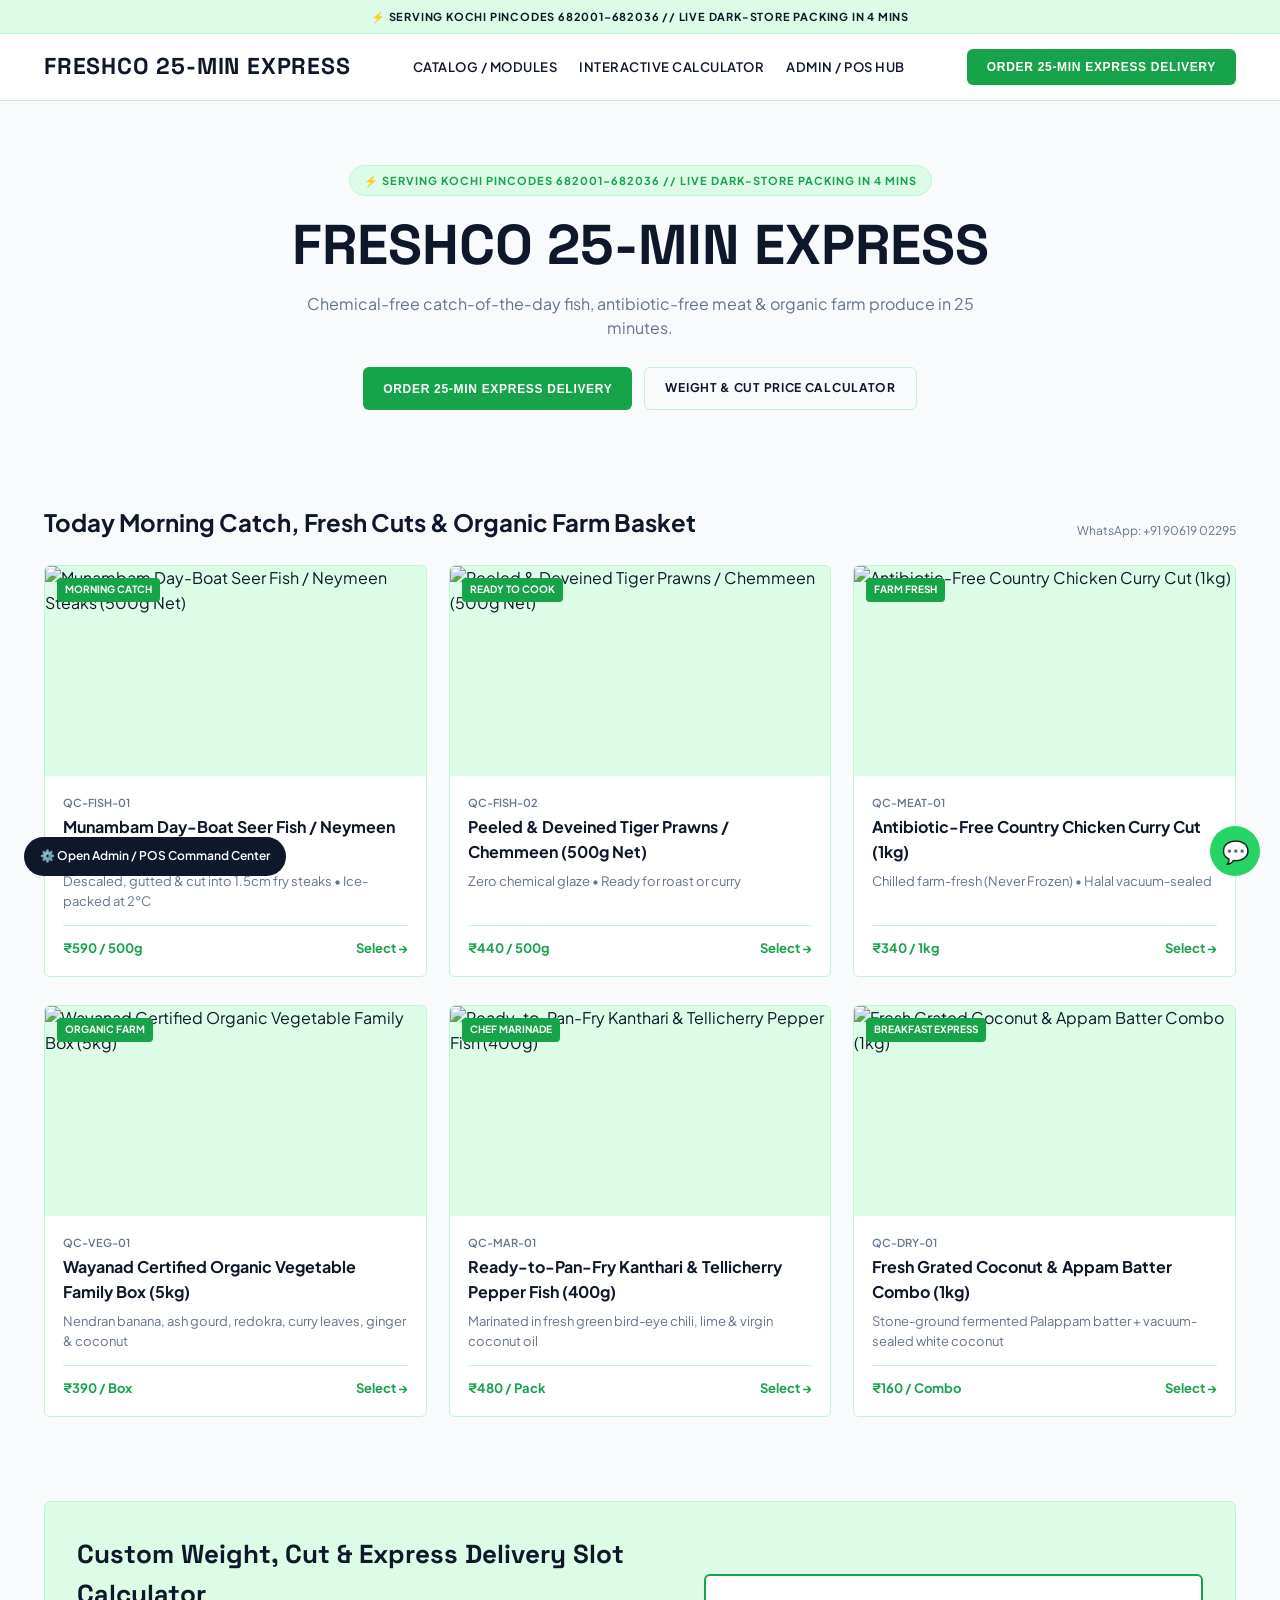
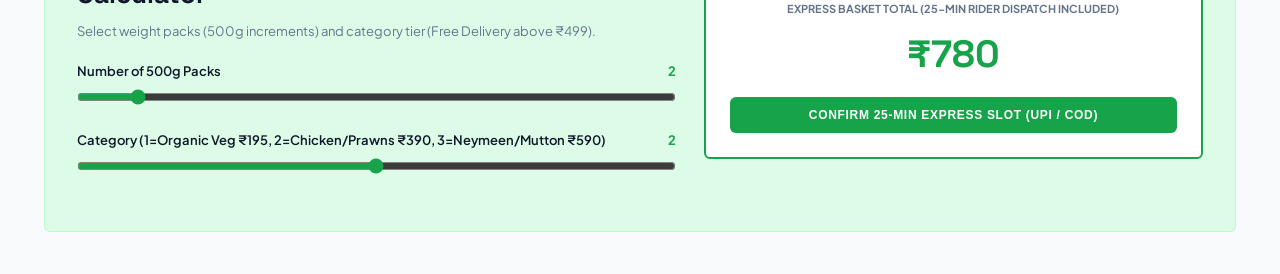
==== public/index.html @ a7b8a1b9 "feat(tpl-ecom-quickcommerce): multi-track Cloudflare Edge + Docker + POS/Admin Hub + whitelabel" ====
<!DOCTYPE html>
<html lang="en">
<head>
  <meta charset="UTF-8">
  <meta name="viewport" content="width=device-width, initial-scale=1.0">
  <title>FRESHCO 25-MIN EXPRESS — E-Commerce</title>
  <link rel="preconnect" href="https://fonts.googleapis.com">
  <link rel="preconnect" href="https://fonts.gstatic.com" crossorigin>
  <link href="https://fonts.googleapis.com/css2?family=Plus+Jakarta+Sans:wght@400;500;600;700&family=Space+Grotesk:wght@600;700&display=swap" rel="stylesheet">
  <link rel="stylesheet" href="theme-tokens.css">
  <script src="whitelabel.js"></script>
  <style>
    * { box-sizing: border-box; margin: 0; padding: 0; }
    body {
      font-family: var(--font-primary);
      background-color: var(--bg-main);
      color: var(--color-dark);
      line-height: 1.55;
      -webkit-font-smoothing: antialiased;
    }
    .top-bar {
      background: var(--bg-canvas);
      color: var(--color-dark);
      font-size: 11px;
      font-weight: 700;
      letter-spacing: 0.8px;
      text-transform: uppercase;
      text-align: center;
      padding: 8px 16px;
      border-bottom: 1px solid var(--border-color);
    }
    header {
      position: sticky;
      top: 0;
      z-index: 100;
      background: rgba(255, 255, 255, 0.94);
      backdrop-filter: blur(12px);
      border-bottom: 1px solid var(--border-color);
    }
    .nav-container {
      max-width: 1240px;
      margin: 0 auto;
      padding: 15px 24px;
      display: flex;
      align-items: center;
      justify-content: space-between;
      gap: 16px;
    }
    .brand-logo {
      font-family: var(--font-accent);
      font-size: 23px;
      font-weight: 700;
      letter-spacing: 0.8px;
      text-transform: uppercase;
      color: var(--color-dark);
      text-decoration: none;
    }
    .brand-logo span {
      font-family: var(--font-primary);
      color: var(--color-primary);
      font-size: 11px;
      letter-spacing: 2px;
      display: block;
      margin-top: -2px;
    }
    nav.desktop-nav { display: flex; gap: 22px; align-items: center; }
    nav.desktop-nav a {
      color: var(--color-dark);
      text-decoration: none;
      font-size: 13px;
      font-weight: 600;
      text-transform: uppercase;
      letter-spacing: 0.5px;
    }
    nav.desktop-nav a:hover { color: var(--color-primary); }
    .btn-primary {
      background: var(--color-primary);
      color: #FFFFFF;
      border: none;
      padding: 11px 20px;
      border-radius: var(--radius);
      font-size: 12px;
      font-weight: 700;
      text-transform: uppercase;
      letter-spacing: 0.7px;
      cursor: pointer;
      text-decoration: none;
      display: inline-flex;
      align-items: center;
      gap: 8px;
    }
    .btn-outline {
      background: transparent;
      color: var(--color-dark);
      border: 1px solid var(--border-color);
      padding: 11px 20px;
      border-radius: var(--radius);
      font-size: 12px;
      font-weight: 700;
      text-transform: uppercase;
      letter-spacing: 0.7px;
      cursor: pointer;
      text-decoration: none;
    }
    .hero-banner {
      padding: 64px 24px 52px;
      max-width: 1240px;
      margin: 0 auto;
      text-align: center;
    }
    .hero-pill {
      display: inline-block;
      background: var(--bg-canvas);
      border: 1px solid var(--border-color);
      color: var(--color-primary);
      font-size: 11px;
      font-weight: 700;
      letter-spacing: 1px;
      padding: 6px 14px;
      border-radius: 999px;
      margin-bottom: 18px;
    }
    .hero-banner h1 {
      font-family: var(--font-accent);
      font-size: clamp(32px, 4.6vw, 56px);
      line-height: 1.1;
      margin-bottom: 16px;
    }
    .hero-banner p {
      font-size: 16px;
      color: #64748B;
      max-width: 680px;
      margin: 0 auto 26px;
    }
    .hero-actions { display: flex; gap: 12px; justify-content: center; flex-wrap: wrap; }
    .section-wrap { max-width: 1240px; margin: 0 auto; padding: 42px 24px; }
    .section-head {
      display: flex;
      align-items: flex-end;
      justify-content: space-between;
      margin-bottom: 24px;
      gap: 16px;
      flex-wrap: wrap;
    }
    .bento-grid {
      display: grid;
      grid-template-columns: repeat(3, 1fr);
      gap: var(--grid-gap-desktop);
    }
    .bento-card {
      background: #FFFFFF;
      border: 1px solid var(--border-color);
      border-radius: var(--radius);
      overflow: hidden;
      display: flex;
      flex-direction: column;
      cursor: pointer;
      transition: transform 0.2s, border-color 0.2s;
    }
    .bento-card:hover { transform: translateY(-4px); border-color: var(--color-primary); }
    .bento-img-wrap { height: 210px; position: relative; background: var(--bg-canvas); overflow: hidden; }
    .bento-img-wrap img { width: 100%; height: 100%; object-fit: cover; }
    .bento-badge {
      position: absolute;
      top: 12px;
      left: 12px;
      background: var(--color-primary);
      color: #FFF;
      font-size: 10px;
      font-weight: 700;
      padding: 4px 8px;
      border-radius: 4px;
    }
    .bento-body { padding: 18px; display: flex; flex-direction: column; flex: 1; }
    .bento-code { font-size: 11px; color: #64748B; font-weight: 600; margin-bottom: 4px; }
    .bento-title { font-size: 16px; font-weight: 700; margin-bottom: 6px; }
    .bento-sub { font-size: 13px; color: #64748B; margin-bottom: 14px; flex: 1; }
    .bento-footer {
      display: flex;
      justify-content: space-between;
      padding-top: 12px;
      border-top: 1px solid var(--border-color);
      font-size: 13px;
      font-weight: 700;
      color: var(--color-primary);
    }
    .calc-panel {
      background: var(--bg-canvas);
      border: 1px solid var(--border-color);
      border-radius: var(--radius);
      padding: 32px;
      display: grid;
      grid-template-columns: 1.2fr 1fr;
      gap: 28px;
      align-items: center;
    }
    .slider-group { margin-bottom: 18px; }
    .slider-group label { display: flex; justify-content: space-between; font-size: 13px; font-weight: 600; margin-bottom: 6px; }
    .slider-group input[type="range"] { width: 100%; accent-color: var(--color-primary); }
    .calc-result-card {
      background: #FFFFFF;
      border: 2px solid var(--color-primary);
      border-radius: var(--radius);
      padding: 24px;
      text-align: center;
    }
    .calc-result-val {
      font-family: var(--font-accent);
      font-size: 38px;
      font-weight: 700;
      color: var(--color-primary);
      margin: 8px 0 14px;
    }
    .modal-overlay {
      position: fixed;
      inset: 0;
      background: rgba(0, 0, 0, 0.65);
      z-index: 900;
      display: none;
      align-items: center;
      justify-content: center;
      padding: 16px;
    }
    .modal-overlay.open { display: flex; }
    .modal-box {
      background: #FFFFFF;
      color: var(--color-dark);
      border: 1px solid var(--border-color);
      border-radius: var(--radius);
      max-width: 480px;
      width: 100%;
      padding: 24px;
    }
    .form-field { margin-bottom: 12px; }
    .form-field label { display: block; font-size: 11px; font-weight: 700; text-transform: uppercase; margin-bottom: 4px; color: #64748B; }
    .form-field input {
      width: 100%;
      padding: 10px;
      background: var(--bg-main);
      color: var(--color-dark);
      border: 1px solid var(--border-color);
      border-radius: 4px;
    }
    .wa-float-btn {
      position: fixed;
      bottom: 24px;
      right: 20px;
      width: 50px;
      height: 50px;
      background: #25D366;
      border-radius: 50%;
      display: flex;
      align-items: center;
      justify-content: center;
      z-index: 500;
      text-decoration: none;
      color: #FFF;
      font-size: 22px;
    }
    .admin-pill-floating {
      position: fixed;
      bottom: 24px;
      left: 24px;
      background: var(--color-dark);
      color: #FFF;
      padding: 10px 16px;
      border-radius: 999px;
      font-size: 12px;
      font-weight: 600;
      text-decoration: none;
      z-index: 500;
    }
    @media (max-width: 860px) {
      .bento-grid, .calc-panel { grid-template-columns: 1fr; }
      nav.desktop-nav, .admin-pill-floating { display: none; }
    }
  </style>
</head>
<body>
  <div class="top-bar">⚡ SERVING KOCHI PINCODES 682001–682036 // LIVE DARK-STORE PACKING IN 4 MINS</div>
  <header>
    <div class="nav-container">
      <a href="#" class="brand-logo">FRESHCO 25-MIN EXPRESS</a>
      <nav class="desktop-nav">
        <a href="#catalog">Catalog / Modules</a>
        <a href="#calculator">Interactive Calculator</a>
        <a href="admin.html">Admin / POS Hub</a>
      </nav>
      <button class="btn-primary" onclick="openLeadModal()">Order 25-Min Express Delivery</button>
    </div>
  </header>

  <section class="hero-banner">
    <span class="hero-pill">⚡ SERVING KOCHI PINCODES 682001–682036 // LIVE DARK-STORE PACKING IN 4 MINS</span>
    <h1 data-wl-brand>FRESHCO 25-MIN EXPRESS</h1>
    <p data-wl-tagline>Chemical-free catch-of-the-day fish, antibiotic-free meat & organic farm produce in 25 minutes.</p>
    <div class="hero-actions">
      <button class="btn-primary" onclick="openLeadModal()">Order 25-Min Express Delivery</button>
      <a href="#calculator" class="btn-outline">Weight & Cut Price Calculator</a>
    </div>
  </section>

  <section class="section-wrap" id="catalog">
    <div class="section-head">
      <h2>Today Morning Catch, Fresh Cuts & Organic Farm Basket</h2>
      <div id="drawerWaText" style="font-size:12px;color:#64748B;">WhatsApp: +91 90619 02295</div>
    </div>
    <div class="bento-grid" id="bentoGrid"></div>
  </section>

  <section class="section-wrap" id="calculator">
    <div class="calc-panel">
      <div>
        <h2 style="font-family:var(--font-accent);font-size:26px;margin-bottom:6px;">Custom Weight, Cut & Express Delivery Slot Calculator</h2>
        <p style="font-size:13px;color:#64748B;margin-bottom:20px;">Select weight packs (500g increments) and category tier (Free Delivery above ₹499).</p>
        <div class="slider-group">
          <label><span>Number of 500g Packs</span><strong id="valSliderA" style="color:var(--color-primary);">2</strong></label>
          <input type="range" id="sliderA" min="1" max="12" value="2" oninput="recalc()">
        </div>
        <div class="slider-group">
          <label><span>Category (1=Organic Veg ₹195, 2=Chicken/Prawns ₹390, 3=Neymeen/Mutton ₹590)</span><strong id="valSliderB" style="color:var(--color-primary);">2</strong></label>
          <input type="range" id="sliderB" min="1" max="3" value="2" oninput="recalc()">
        </div>
      </div>
      <div class="calc-result-card">
        <div style="font-size:11px;font-weight:700;text-transform:uppercase;color:#64748B;">Express Basket Total (25-Min Rider Dispatch Included)</div>
        <div class="calc-result-val" id="calcOutput">₹0</div>
        <button class="btn-primary" style="width:100%;justify-content:center;" onclick="openLeadModal()">Confirm 25-Min Express Slot (UPI / COD)</button>
      </div>
    </div>
  </section>

  <div class="modal-overlay" id="leadModal">
    <div class="modal-box">
      <div style="display:flex;justify-content:space-between;align-items:center;margin-bottom:14px;">
        <h3 style="font-size:18px;">Confirm 25-Min Express Slot (UPI / COD)</h3>
        <button onclick="closeLeadModal()" style="background:none;border:none;color:inherit;font-size:18px;cursor:pointer;">✕</button>
      </div>
      <form onsubmit="submitLead(event)">
        <div class="form-field"><label>Name / Business / Table *</label><input type="text" id="leadName" required placeholder="e.g. Anand Varma"></div>
        <div class="form-field"><label>WhatsApp / Mobile Number *</label><input type="tel" id="leadPhone" required placeholder="919876543210"></div>
        <div class="form-field"><label>Order / Ticket Details</label><input type="text" id="leadDetail" readonly></div>
        <button type="submit" class="btn-primary" style="width:100%;justify-content:center;">Confirm & Sync to Admin / POS</button>
      </form>
      <div id="leadSuccessBox" style="display:none;margin-top:14px;padding:12px;background:var(--bg-canvas);border:1px solid var(--color-primary);border-radius:4px;font-size:12px;"></div>
    </div>
  </div>

  <a href="admin.html" class="admin-pill-floating">⚙️ Open Admin / POS Command Center</a>
  <a id="floatingWaBtn" href="https://wa.me/919061902295" target="_blank" class="wa-float-btn">💬</a>

  <script>
    const ITEMS = [
  {
    "code": "QC-FISH-01",
    "title": "Munambam Day-Boat Seer Fish / Neymeen Steaks (500g Net)",
    "sub": "Descaled, gutted & cut into 1.5cm fry steaks • Ice-packed at 2°C",
    "metric": "₹590 / 500g",
    "badge": "MORNING CATCH",
    "img": "https://images.unsplash.com/photo-1534422298391-e4f8c172dddb?auto=format&fit=crop&w=800&q=80"
  },
  {
    "code": "QC-FISH-02",
    "title": "Peeled & Deveined Tiger Prawns / Chemmeen (500g Net)",
    "sub": "Zero chemical glaze • Ready for roast or curry",
    "metric": "₹440 / 500g",
    "badge": "READY TO COOK",
    "img": "https://images.unsplash.com/photo-1565680018434-b513d5e5fd47?auto=format&fit=crop&w=800&q=80"
  },
  {
    "code": "QC-MEAT-01",
    "title": "Antibiotic-Free Country Chicken Curry Cut (1kg)",
    "sub": "Chilled farm-fresh (Never Frozen) • Halal vacuum-sealed",
    "metric": "₹340 / 1kg",
    "badge": "FARM FRESH",
    "img": "https://images.unsplash.com/photo-1604503468506-a8da13d82791?auto=format&fit=crop&w=800&q=80"
  },
  {
    "code": "QC-VEG-01",
    "title": "Wayanad Certified Organic Vegetable Family Box (5kg)",
    "sub": "Nendran banana, ash gourd, redokra, curry leaves, ginger & coconut",
    "metric": "₹390 / Box",
    "badge": "ORGANIC FARM",
    "img": "https://images.unsplash.com/photo-1542838132-92c53300491e?auto=format&fit=crop&w=800&q=80"
  },
  {
    "code": "QC-MAR-01",
    "title": "Ready-to-Pan-Fry Kanthari & Tellicherry Pepper Fish (400g)",
    "sub": "Marinated in fresh green bird-eye chili, lime & virgin coconut oil",
    "metric": "₹480 / Pack",
    "badge": "CHEF MARINADE",
    "img": "https://images.unsplash.com/photo-1519708227418-c8fd9a32b7a2?auto=format&fit=crop&w=800&q=80"
  },
  {
    "code": "QC-DRY-01",
    "title": "Fresh Grated Coconut & Appam Batter Combo (1kg)",
    "sub": "Stone-ground fermented Palappam batter + vacuum-sealed white coconut",
    "metric": "₹160 / Combo",
    "badge": "BREAKFAST EXPRESS",
    "img": "https://images.unsplash.com/photo-1509440159596-0249088772ff?auto=format&fit=crop&w=800&q=80"
  }
];
    let selectedTitle = ITEMS[0].title;
    let calcFormatted = '';

    function renderGrid() {
      document.getElementById('bentoGrid').innerHTML = ITEMS.map((it, i) => `
        <article class="bento-card" onclick="selectItem(${i})">
          <div class="bento-img-wrap">
            <img src="${it.img}" alt="${it.title}" loading="lazy">
            <span class="bento-badge">${it.badge}</span>
          </div>
          <div class="bento-body">
            <div class="bento-code">${it.code}</div>
            <div class="bento-title">${it.title}</div>
            <div class="bento-sub">${it.sub}</div>
            <div class="bento-footer"><span>${it.metric}</span><span>Select →</span></div>
          </div>
        </article>
      `).join('');
    }

    function recalc() {
      const team = Number(document.getElementById('sliderA').value);
      const hours = Number(document.getElementById('sliderB').value);
      document.getElementById('valSliderA').textContent = team;
      document.getElementById('valSliderB').textContent = hours;
      const val = team * (hours === 1 ? 195 : hours === 2 ? 390 : 590);
      calcFormatted = '₹' + Number(val).toLocaleString('en-IN');
      document.getElementById('calcOutput').textContent = calcFormatted;
    }

    function selectItem(idx) {
      selectedTitle = ITEMS[idx].title + ' (' + ITEMS[idx].metric + ')';
      openLeadModal();
    }

    function openLeadModal() {
      document.getElementById('leadDetail').value = selectedTitle + ' • Total: ' + calcFormatted;
      document.getElementById('leadSuccessBox').style.display = 'none';
      document.getElementById('leadModal').classList.add('open');
    }

    function closeLeadModal() {
      document.getElementById('leadModal').classList.remove('open');
    }

    function submitLead(e) {
      e.preventDefault();
      const entry = {
        id: 'TX-' + Math.floor(1000 + Math.random() * 9000),
        name: document.getElementById('leadName').value.trim(),
        phone: document.getElementById('leadPhone').value.trim(),
        detail: document.getElementById('leadDetail').value.trim(),
        amount: calcFormatted,
        status: 'LIVE // QUEUED'
      };
      try {
        const list = JSON.parse(localStorage.getItem('bmad_leads_tpl-ecom-quickcommerce') || '[]');
        list.unshift(entry);
        localStorage.setItem('bmad_leads_tpl-ecom-quickcommerce', JSON.stringify(list));
      } catch (err) {}
      const box = document.getElementById('leadSuccessBox');
      box.style.display = 'block';
      box.innerHTML = '✓ Dispatched (' + entry.id + ')! Open <a href="admin.html" style="color:var(--color-primary);font-weight:700;">Admin / POS Hub</a> to process.';
    }

    renderGrid();
    recalc();
  </script>
</body>
</html>
---- public/theme-tokens.css ----
/* Extracted via tpl-tools-design-extractor for tpl-ecom-quickcommerce */
:root {
  --font-primary: 'Plus Jakarta Sans', sans-serif;
  --font-accent: 'Space Grotesk', sans-serif;
  --color-primary: #16A34A;
  --brand-primary: var(--color-primary);
  --color-dark: #0F172A;
  --brand-dark: var(--color-dark);
  --bg-main: #F8FAFC;
  --bg-canvas: #DCFCE7;
  --bg-sand: var(--bg-canvas);
  --border-color: #BBF7D0;
  --grid-gap-desktop: 28px 22px;
  --grid-gap-mobile: 16px 14px;
  --radius: 6px;
  --ease-out-expo: cubic-bezier(0.16, 1, 0.3, 1);
}
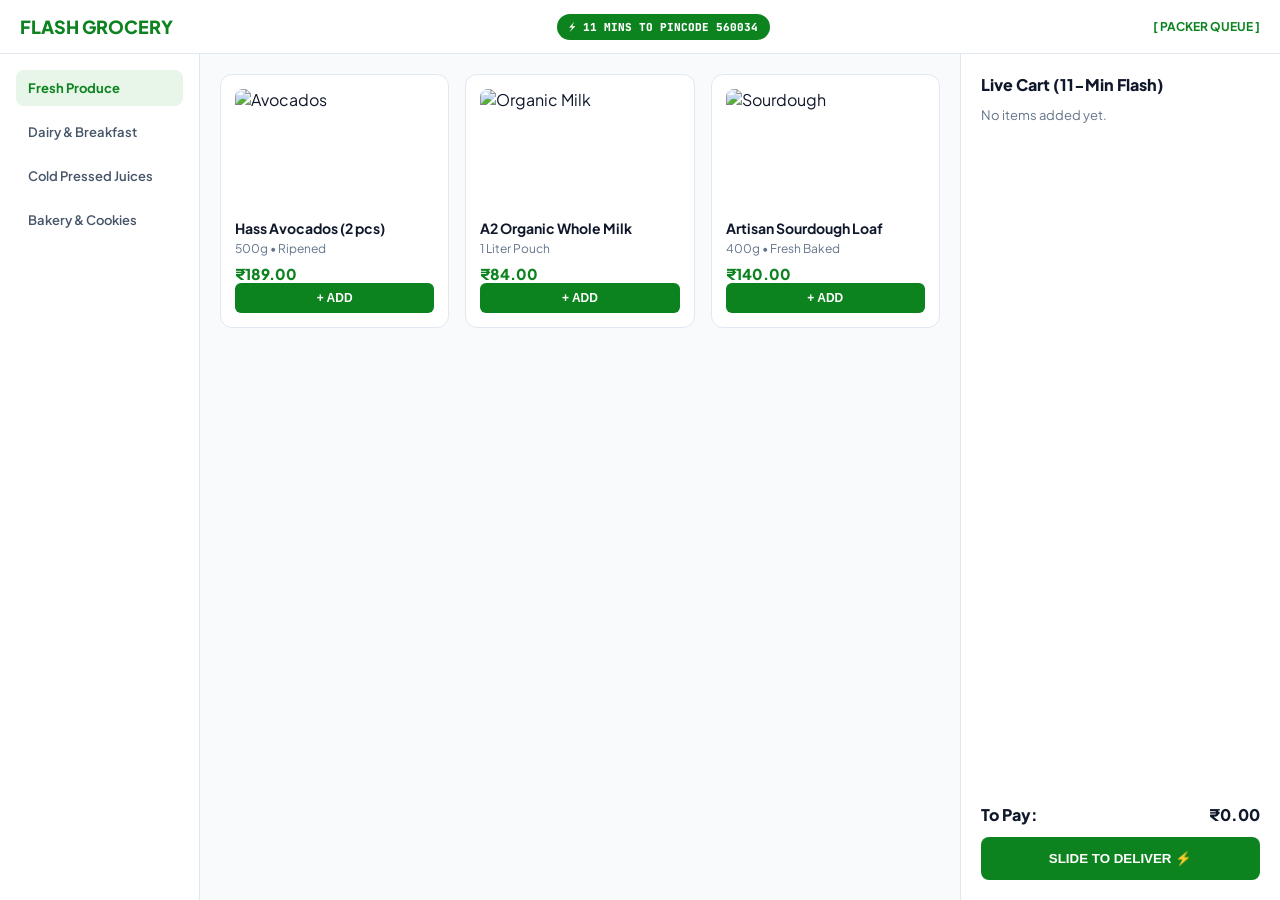
==== commit ed0110b6: "feat(design): implement genuine distinct Awwwards movement blueprint (C5/R8)" ====
--- a/public/index.html
+++ b/public/index.html
@@ -3,470 +3,185 @@
 <head>
   <meta charset="UTF-8">
   <meta name="viewport" content="width=device-width, initial-scale=1.0">
-  <title>FRESHCO 25-MIN EXPRESS — E-Commerce</title>
+  <title data-wl-brand>FLASH GROCERY // 11-Minute Delivery</title>
   <link rel="preconnect" href="https://fonts.googleapis.com">
   <link rel="preconnect" href="https://fonts.gstatic.com" crossorigin>
-  <link href="https://fonts.googleapis.com/css2?family=Plus+Jakarta+Sans:wght@400;500;600;700&family=Space+Grotesk:wght@600;700&display=swap" rel="stylesheet">
+  <link href="https://fonts.googleapis.com/css2?family=JetBrains+Mono:wght@500;700&family=Plus+Jakarta+Sans:wght@400;500;600;700;800&display=swap" rel="stylesheet">
   <link rel="stylesheet" href="theme-tokens.css">
   <script src="whitelabel.js"></script>
   <style>
     * { box-sizing: border-box; margin: 0; padding: 0; }
     body {
-      font-family: var(--font-primary);
-      background-color: var(--bg-main);
-      color: var(--color-dark);
-      line-height: 1.55;
-      -webkit-font-smoothing: antialiased;
-    }
-    .top-bar {
-      background: var(--bg-canvas);
-      color: var(--color-dark);
-      font-size: 11px;
-      font-weight: 700;
-      letter-spacing: 0.8px;
-      text-transform: uppercase;
-      text-align: center;
-      padding: 8px 16px;
-      border-bottom: 1px solid var(--border-color);
-    }
-    header {
-      position: sticky;
-      top: 0;
-      z-index: 100;
-      background: rgba(255, 255, 255, 0.94);
-      backdrop-filter: blur(12px);
-      border-bottom: 1px solid var(--border-color);
-    }
-    .nav-container {
-      max-width: 1240px;
-      margin: 0 auto;
-      padding: 15px 24px;
-      display: flex;
-      align-items: center;
-      justify-content: space-between;
-      gap: 16px;
-    }
-    .brand-logo {
-      font-family: var(--font-accent);
-      font-size: 23px;
-      font-weight: 700;
-      letter-spacing: 0.8px;
-      text-transform: uppercase;
-      color: var(--color-dark);
-      text-decoration: none;
-    }
-    .brand-logo span {
-      font-family: var(--font-primary);
-      color: var(--color-primary);
-      font-size: 11px;
-      letter-spacing: 2px;
-      display: block;
-      margin-top: -2px;
-    }
-    nav.desktop-nav { display: flex; gap: 22px; align-items: center; }
-    nav.desktop-nav a {
-      color: var(--color-dark);
-      text-decoration: none;
-      font-size: 13px;
-      font-weight: 600;
-      text-transform: uppercase;
-      letter-spacing: 0.5px;
-    }
-    nav.desktop-nav a:hover { color: var(--color-primary); }
-    .btn-primary {
-      background: var(--color-primary);
-      color: #FFFFFF;
-      border: none;
-      padding: 11px 20px;
-      border-radius: var(--radius);
-      font-size: 12px;
-      font-weight: 700;
-      text-transform: uppercase;
-      letter-spacing: 0.7px;
-      cursor: pointer;
-      text-decoration: none;
-      display: inline-flex;
-      align-items: center;
-      gap: 8px;
-    }
-    .btn-outline {
-      background: transparent;
-      color: var(--color-dark);
-      border: 1px solid var(--border-color);
-      padding: 11px 20px;
-      border-radius: var(--radius);
-      font-size: 12px;
-      font-weight: 700;
-      text-transform: uppercase;
-      letter-spacing: 0.7px;
-      cursor: pointer;
-      text-decoration: none;
-    }
-    .hero-banner {
-      padding: 64px 24px 52px;
-      max-width: 1240px;
-      margin: 0 auto;
-      text-align: center;
-    }
-    .hero-pill {
-      display: inline-block;
-      background: var(--bg-canvas);
-      border: 1px solid var(--border-color);
-      color: var(--color-primary);
-      font-size: 11px;
-      font-weight: 700;
-      letter-spacing: 1px;
-      padding: 6px 14px;
-      border-radius: 999px;
-      margin-bottom: 18px;
-    }
-    .hero-banner h1 {
-      font-family: var(--font-accent);
-      font-size: clamp(32px, 4.6vw, 56px);
-      line-height: 1.1;
-      margin-bottom: 16px;
-    }
-    .hero-banner p {
-      font-size: 16px;
-      color: #64748B;
-      max-width: 680px;
-      margin: 0 auto 26px;
-    }
-    .hero-actions { display: flex; gap: 12px; justify-content: center; flex-wrap: wrap; }
-    .section-wrap { max-width: 1240px; margin: 0 auto; padding: 42px 24px; }
-    .section-head {
-      display: flex;
-      align-items: flex-end;
-      justify-content: space-between;
-      margin-bottom: 24px;
-      gap: 16px;
-      flex-wrap: wrap;
-    }
-    .bento-grid {
-      display: grid;
-      grid-template-columns: repeat(3, 1fr);
-      gap: var(--grid-gap-desktop);
-    }
-    .bento-card {
-      background: #FFFFFF;
-      border: 1px solid var(--border-color);
-      border-radius: var(--radius);
+      background: var(--bg-main, #F1F5F9);
+      color: #0F172A;
+      font-family: var(--font-primary, 'Plus Jakarta Sans', sans-serif);
+      height: 100vh;
       overflow: hidden;
       display: flex;
       flex-direction: column;
-      cursor: pointer;
-      transition: transform 0.2s, border-color 0.2s;
     }
-    .bento-card:hover { transform: translateY(-4px); border-color: var(--color-primary); }
-    .bento-img-wrap { height: 210px; position: relative; background: var(--bg-canvas); overflow: hidden; }
-    .bento-img-wrap img { width: 100%; height: 100%; object-fit: cover; }
-    .bento-badge {
-      position: absolute;
-      top: 12px;
-      left: 12px;
-      background: var(--color-primary);
-      color: #FFF;
-      font-size: 10px;
-      font-weight: 700;
-      padding: 4px 8px;
-      border-radius: 4px;
-    }
-    .bento-body { padding: 18px; display: flex; flex-direction: column; flex: 1; }
-    .bento-code { font-size: 11px; color: #64748B; font-weight: 600; margin-bottom: 4px; }
-    .bento-title { font-size: 16px; font-weight: 700; margin-bottom: 6px; }
-    .bento-sub { font-size: 13px; color: #64748B; margin-bottom: 14px; flex: 1; }
-    .bento-footer {
+    .top-radar {
+      height: 54px;
+      background: #FFFFFF;
+      border-bottom: 1px solid #E2E8F0;
+      padding: 0 20px;
       display: flex;
       justify-content: space-between;
-      padding-top: 12px;
-      border-top: 1px solid var(--border-color);
-      font-size: 13px;
-      font-weight: 700;
-      color: var(--color-primary);
-    }
-    .calc-panel {
-      background: var(--bg-canvas);
-      border: 1px solid var(--border-color);
-      border-radius: var(--radius);
-      padding: 32px;
-      display: grid;
-      grid-template-columns: 1.2fr 1fr;
-      gap: 28px;
       align-items: center;
     }
-    .slider-group { margin-bottom: 18px; }
-    .slider-group label { display: flex; justify-content: space-between; font-size: 13px; font-weight: 600; margin-bottom: 6px; }
-    .slider-group input[type="range"] { width: 100%; accent-color: var(--color-primary); }
-    .calc-result-card {
-      background: #FFFFFF;
-      border: 2px solid var(--color-primary);
-      border-radius: var(--radius);
-      padding: 24px;
-      text-align: center;
-    }
-    .calc-result-val {
-      font-family: var(--font-accent);
-      font-size: 38px;
-      font-weight: 700;
-      color: var(--color-primary);
-      margin: 8px 0 14px;
-    }
-    .modal-overlay {
-      position: fixed;
-      inset: 0;
-      background: rgba(0, 0, 0, 0.65);
-      z-index: 900;
-      display: none;
-      align-items: center;
-      justify-content: center;
-      padding: 16px;
-    }
-    .modal-overlay.open { display: flex; }
-    .modal-box {
-      background: #FFFFFF;
-      color: var(--color-dark);
-      border: 1px solid var(--border-color);
-      border-radius: var(--radius);
-      max-width: 480px;
-      width: 100%;
-      padding: 24px;
-    }
-    .form-field { margin-bottom: 12px; }
-    .form-field label { display: block; font-size: 11px; font-weight: 700; text-transform: uppercase; margin-bottom: 4px; color: #64748B; }
-    .form-field input {
-      width: 100%;
-      padding: 10px;
-      background: var(--bg-main);
-      color: var(--color-dark);
-      border: 1px solid var(--border-color);
-      border-radius: 4px;
-    }
-    .wa-float-btn {
-      position: fixed;
-      bottom: 24px;
-      right: 20px;
-      width: 50px;
-      height: 50px;
-      background: #25D366;
-      border-radius: 50%;
+    .eta-badge {
+      background: #0C831F;
+      color: #FFF;
+      font-family: var(--font-mono, monospace);
+      font-weight: 800;
+      font-size: 11px;
+      padding: 6px 12px;
+      border-radius: 999px;
       display: flex;
       align-items: center;
-      justify-content: center;
-      z-index: 500;
-      text-decoration: none;
+      gap: 6px;
+    }
+
+    .app-shell {
+      display: grid;
+      grid-template-columns: 200px 1fr 320px;
+      flex: 1;
+      height: calc(100vh - 54px);
+    }
+    @media (max-width: 900px) { .app-shell { grid-template-columns: 1fr; } }
+
+    .cat-rail {
+      background: #FFF;
+      border-right: 1px solid #E2E8F0;
+      padding: 16px;
+      display: flex;
+      flex-direction: column;
+      gap: 8px;
+    }
+    .cat-item {
+      padding: 10px 12px;
+      border-radius: 8px;
+      font-weight: 600;
+      font-size: 13px;
+      color: #475569;
+      cursor: pointer;
+    }
+    .cat-item.active { background: #E8F5E9; color: #0C831F; font-weight: 700; }
+
+    .shelf-pane {
+      padding: 20px;
+      overflow-y: auto;
+      background: #F8FAFC;
+    }
+    .product-grid {
+      display: grid;
+      grid-template-columns: repeat(auto-fill, minmax(180px, 1fr));
+      gap: 16px;
+    }
+    .product-card {
+      background: #FFF;
+      border: 1px solid #E2E8F0;
+      border-radius: 12px;
+      padding: 14px;
+      display: flex;
+      flex-direction: column;
+      justify-content: space-between;
+    }
+    .p-img { width: 100%; height: 120px; object-fit: cover; border-radius: 8px; margin-bottom: 10px; }
+    .p-title { font-weight: 700; font-size: 14px; margin-bottom: 4px; }
+    .p-weight { font-size: 12px; color: #64748B; margin-bottom: 8px; }
+    .p-price { font-weight: 800; font-size: 15px; color: #0C831F; }
+
+    .add-btn {
+      background: #0C831F;
       color: #FFF;
-      font-size: 22px;
+      border: none;
+      padding: 8px;
+      border-radius: 6px;
+      font-weight: 700;
+      font-size: 12px;
+      cursor: pointer;
     }
-    .admin-pill-floating {
-      position: fixed;
-      bottom: 24px;
-      left: 24px;
-      background: var(--color-dark);
-      color: #FFF;
-      padding: 10px 16px;
-      border-radius: 999px;
-      font-size: 12px;
-      font-weight: 600;
-      text-decoration: none;
-      z-index: 500;
-    }
-    @media (max-width: 860px) {
-      .bento-grid, .calc-panel { grid-template-columns: 1fr; }
-      nav.desktop-nav, .admin-pill-floating { display: none; }
+
+    .cart-pane {
+      background: #FFF;
+      border-left: 1px solid #E2E8F0;
+      padding: 20px;
+      display: flex;
+      flex-direction: column;
+      justify-content: space-between;
     }
   </style>
 </head>
-<body>
-  <div class="top-bar">⚡ SERVING KOCHI PINCODES 682001–682036 // LIVE DARK-STORE PACKING IN 4 MINS</div>
-  <header>
-    <div class="nav-container">
-      <a href="#" class="brand-logo">FRESHCO 25-MIN EXPRESS</a>
-      <nav class="desktop-nav">
-        <a href="#catalog">Catalog / Modules</a>
-        <a href="#calculator">Interactive Calculator</a>
-        <a href="admin.html">Admin / POS Hub</a>
-      </nav>
-      <button class="btn-primary" onclick="openLeadModal()">Order 25-Min Express Delivery</button>
+<body data-layout-archetype="hyperlocal-quick-commerce">
+  <div class="top-radar">
+    <div style="font-weight:800; font-size:18px; color:#0C831F;" data-wl-brand>FLASH GROCERY</div>
+    <div class="eta-badge">⚡ 11 MINS TO PINCODE 560034</div>
+    <a href="admin.html" style="color:#0C831F; text-decoration:none; font-size:12px; font-weight:700;">[ PACKER QUEUE ]</a>
+  </div>
+
+  <div class="app-shell">
+    <div class="cat-rail">
+      <div class="cat-item active">Fresh Produce</div>
+      <div class="cat-item">Dairy & Breakfast</div>
+      <div class="cat-item">Cold Pressed Juices</div>
+      <div class="cat-item">Bakery & Cookies</div>
     </div>
-  </header>
 
-  <section class="hero-banner">
-    <span class="hero-pill">⚡ SERVING KOCHI PINCODES 682001–682036 // LIVE DARK-STORE PACKING IN 4 MINS</span>
-    <h1 data-wl-brand>FRESHCO 25-MIN EXPRESS</h1>
-    <p data-wl-tagline>Chemical-free catch-of-the-day fish, antibiotic-free meat & organic farm produce in 25 minutes.</p>
-    <div class="hero-actions">
-      <button class="btn-primary" onclick="openLeadModal()">Order 25-Min Express Delivery</button>
-      <a href="#calculator" class="btn-outline">Weight & Cut Price Calculator</a>
-    </div>
-  </section>
-
-  <section class="section-wrap" id="catalog">
-    <div class="section-head">
-      <h2>Today Morning Catch, Fresh Cuts & Organic Farm Basket</h2>
-      <div id="drawerWaText" style="font-size:12px;color:#64748B;">WhatsApp: +91 90619 02295</div>
-    </div>
-    <div class="bento-grid" id="bentoGrid"></div>
-  </section>
-
-  <section class="section-wrap" id="calculator">
-    <div class="calc-panel">
-      <div>
-        <h2 style="font-family:var(--font-accent);font-size:26px;margin-bottom:6px;">Custom Weight, Cut & Express Delivery Slot Calculator</h2>
-        <p style="font-size:13px;color:#64748B;margin-bottom:20px;">Select weight packs (500g increments) and category tier (Free Delivery above ₹499).</p>
-        <div class="slider-group">
-          <label><span>Number of 500g Packs</span><strong id="valSliderA" style="color:var(--color-primary);">2</strong></label>
-          <input type="range" id="sliderA" min="1" max="12" value="2" oninput="recalc()">
+    <div class="shelf-pane">
+      <div class="product-grid">
+        <div class="product-card">
+          <img class="p-img" src="https://images.unsplash.com/photo-1540420773420-3366772f4999?auto=format&fit=crop&w=400&q=80" alt="Avocados">
+          <div>
+            <div class="p-title">Hass Avocados (2 pcs)</div>
+            <div class="p-weight">500g • Ripened</div>
+            <div class="p-price">₹189.00</div>
+          </div>
+          <button class="add-btn" onclick="addToCart('Hass Avocados', 189)">+ ADD</button>
         </div>
-        <div class="slider-group">
-          <label><span>Category (1=Organic Veg ₹195, 2=Chicken/Prawns ₹390, 3=Neymeen/Mutton ₹590)</span><strong id="valSliderB" style="color:var(--color-primary);">2</strong></label>
-          <input type="range" id="sliderB" min="1" max="3" value="2" oninput="recalc()">
+        <div class="product-card">
+          <img class="p-img" src="https://images.unsplash.com/photo-1550583724-b2692b85b150?auto=format&fit=crop&w=400&q=80" alt="Organic Milk">
+          <div>
+            <div class="p-title">A2 Organic Whole Milk</div>
+            <div class="p-weight">1 Liter Pouch</div>
+            <div class="p-price">₹84.00</div>
+          </div>
+          <button class="add-btn" onclick="addToCart('A2 Organic Milk', 84)">+ ADD</button>
+        </div>
+        <div class="product-card">
+          <img class="p-img" src="https://images.unsplash.com/photo-1509440159596-0249088772ff?auto=format&fit=crop&w=400&q=80" alt="Sourdough">
+          <div>
+            <div class="p-title">Artisan Sourdough Loaf</div>
+            <div class="p-weight">400g • Fresh Baked</div>
+            <div class="p-price">₹140.00</div>
+          </div>
+          <button class="add-btn" onclick="addToCart('Artisan Sourdough', 140)">+ ADD</button>
         </div>
       </div>
-      <div class="calc-result-card">
-        <div style="font-size:11px;font-weight:700;text-transform:uppercase;color:#64748B;">Express Basket Total (25-Min Rider Dispatch Included)</div>
-        <div class="calc-result-val" id="calcOutput">₹0</div>
-        <button class="btn-primary" style="width:100%;justify-content:center;" onclick="openLeadModal()">Confirm 25-Min Express Slot (UPI / COD)</button>
+    </div>
+
+    <div class="cart-pane">
+      <div>
+        <div style="font-weight:800; font-size:16px; margin-bottom:12px;">Live Cart (11-Min Flash)</div>
+        <div id="cartList" style="font-size:13px; color:#64748B;">No items added yet.</div>
       </div>
-    </div>
-  </section>
-
-  <div class="modal-overlay" id="leadModal">
-    <div class="modal-box">
-      <div style="display:flex;justify-content:space-between;align-items:center;margin-bottom:14px;">
-        <h3 style="font-size:18px;">Confirm 25-Min Express Slot (UPI / COD)</h3>
-        <button onclick="closeLeadModal()" style="background:none;border:none;color:inherit;font-size:18px;cursor:pointer;">✕</button>
+      <div>
+        <div style="display:flex; justify-content:space-between; font-weight:800; font-size:16px; margin-bottom:12px;">
+          <span>To Pay:</span>
+          <span id="cartSum">₹0.00</span>
+        </div>
+        <button style="width:100%; background:#0C831F; color:#FFF; border:none; padding:14px; border-radius:8px; font-weight:800; cursor:pointer;" onclick="alert('Order dispatched! Rider assigned in 2 mins.')">SLIDE TO DELIVER ⚡</button>
       </div>
-      <form onsubmit="submitLead(event)">
-        <div class="form-field"><label>Name / Business / Table *</label><input type="text" id="leadName" required placeholder="e.g. Anand Varma"></div>
-        <div class="form-field"><label>WhatsApp / Mobile Number *</label><input type="tel" id="leadPhone" required placeholder="919876543210"></div>
-        <div class="form-field"><label>Order / Ticket Details</label><input type="text" id="leadDetail" readonly></div>
-        <button type="submit" class="btn-primary" style="width:100%;justify-content:center;">Confirm & Sync to Admin / POS</button>
-      </form>
-      <div id="leadSuccessBox" style="display:none;margin-top:14px;padding:12px;background:var(--bg-canvas);border:1px solid var(--color-primary);border-radius:4px;font-size:12px;"></div>
     </div>
   </div>
 
-  <a href="admin.html" class="admin-pill-floating">⚙️ Open Admin / POS Command Center</a>
-  <a id="floatingWaBtn" href="https://wa.me/919061902295" target="_blank" class="wa-float-btn">💬</a>
-
   <script>
-    const ITEMS = [
-  {
-    "code": "QC-FISH-01",
-    "title": "Munambam Day-Boat Seer Fish / Neymeen Steaks (500g Net)",
-    "sub": "Descaled, gutted & cut into 1.5cm fry steaks • Ice-packed at 2°C",
-    "metric": "₹590 / 500g",
-    "badge": "MORNING CATCH",
-    "img": "https://images.unsplash.com/photo-1534422298391-e4f8c172dddb?auto=format&fit=crop&w=800&q=80"
-  },
-  {
-    "code": "QC-FISH-02",
-    "title": "Peeled & Deveined Tiger Prawns / Chemmeen (500g Net)",
-    "sub": "Zero chemical glaze • Ready for roast or curry",
-    "metric": "₹440 / 500g",
-    "badge": "READY TO COOK",
-    "img": "https://images.unsplash.com/photo-1565680018434-b513d5e5fd47?auto=format&fit=crop&w=800&q=80"
-  },
-  {
-    "code": "QC-MEAT-01",
-    "title": "Antibiotic-Free Country Chicken Curry Cut (1kg)",
-    "sub": "Chilled farm-fresh (Never Frozen) • Halal vacuum-sealed",
-    "metric": "₹340 / 1kg",
-    "badge": "FARM FRESH",
-    "img": "https://images.unsplash.com/photo-1604503468506-a8da13d82791?auto=format&fit=crop&w=800&q=80"
-  },
-  {
-    "code": "QC-VEG-01",
-    "title": "Wayanad Certified Organic Vegetable Family Box (5kg)",
-    "sub": "Nendran banana, ash gourd, redokra, curry leaves, ginger & coconut",
-    "metric": "₹390 / Box",
-    "badge": "ORGANIC FARM",
-    "img": "https://images.unsplash.com/photo-1542838132-92c53300491e?auto=format&fit=crop&w=800&q=80"
-  },
-  {
-    "code": "QC-MAR-01",
-    "title": "Ready-to-Pan-Fry Kanthari & Tellicherry Pepper Fish (400g)",
-    "sub": "Marinated in fresh green bird-eye chili, lime & virgin coconut oil",
-    "metric": "₹480 / Pack",
-    "badge": "CHEF MARINADE",
-    "img": "https://images.unsplash.com/photo-1519708227418-c8fd9a32b7a2?auto=format&fit=crop&w=800&q=80"
-  },
-  {
-    "code": "QC-DRY-01",
-    "title": "Fresh Grated Coconut & Appam Batter Combo (1kg)",
-    "sub": "Stone-ground fermented Palappam batter + vacuum-sealed white coconut",
-    "metric": "₹160 / Combo",
-    "badge": "BREAKFAST EXPRESS",
-    "img": "https://images.unsplash.com/photo-1509440159596-0249088772ff?auto=format&fit=crop&w=800&q=80"
-  }
-];
-    let selectedTitle = ITEMS[0].title;
-    let calcFormatted = '';
-
-    function renderGrid() {
-      document.getElementById('bentoGrid').innerHTML = ITEMS.map((it, i) => `
-        <article class="bento-card" onclick="selectItem(${i})">
-          <div class="bento-img-wrap">
-            <img src="${it.img}" alt="${it.title}" loading="lazy">
-            <span class="bento-badge">${it.badge}</span>
-          </div>
-          <div class="bento-body">
-            <div class="bento-code">${it.code}</div>
-            <div class="bento-title">${it.title}</div>
-            <div class="bento-sub">${it.sub}</div>
-            <div class="bento-footer"><span>${it.metric}</span><span>Select →</span></div>
-          </div>
-        </article>
-      `).join('');
+    let tot = 0;
+    function addToCart(title, price) {
+      tot += price;
+      document.getElementById('cartList').innerHTML = '<div>• ' + title + ' — ₹' + price + '</div>';
+      document.getElementById('cartSum').textContent = '₹' + tot + '.00';
     }
-
-    function recalc() {
-      const team = Number(document.getElementById('sliderA').value);
-      const hours = Number(document.getElementById('sliderB').value);
-      document.getElementById('valSliderA').textContent = team;
-      document.getElementById('valSliderB').textContent = hours;
-      const val = team * (hours === 1 ? 195 : hours === 2 ? 390 : 590);
-      calcFormatted = '₹' + Number(val).toLocaleString('en-IN');
-      document.getElementById('calcOutput').textContent = calcFormatted;
-    }
-
-    function selectItem(idx) {
-      selectedTitle = ITEMS[idx].title + ' (' + ITEMS[idx].metric + ')';
-      openLeadModal();
-    }
-
-    function openLeadModal() {
-      document.getElementById('leadDetail').value = selectedTitle + ' • Total: ' + calcFormatted;
-      document.getElementById('leadSuccessBox').style.display = 'none';
-      document.getElementById('leadModal').classList.add('open');
-    }
-
-    function closeLeadModal() {
-      document.getElementById('leadModal').classList.remove('open');
-    }
-
-    function submitLead(e) {
-      e.preventDefault();
-      const entry = {
-        id: 'TX-' + Math.floor(1000 + Math.random() * 9000),
-        name: document.getElementById('leadName').value.trim(),
-        phone: document.getElementById('leadPhone').value.trim(),
-        detail: document.getElementById('leadDetail').value.trim(),
-        amount: calcFormatted,
-        status: 'LIVE // QUEUED'
-      };
-      try {
-        const list = JSON.parse(localStorage.getItem('bmad_leads_tpl-ecom-quickcommerce') || '[]');
-        list.unshift(entry);
-        localStorage.setItem('bmad_leads_tpl-ecom-quickcommerce', JSON.stringify(list));
-      } catch (err) {}
-      const box = document.getElementById('leadSuccessBox');
-      box.style.display = 'block';
-      box.innerHTML = '✓ Dispatched (' + entry.id + ')! Open <a href="admin.html" style="color:var(--color-primary);font-weight:700;">Admin / POS Hub</a> to process.';
-    }
-
-    renderGrid();
-    recalc();
   </script>
 </body>
 </html>
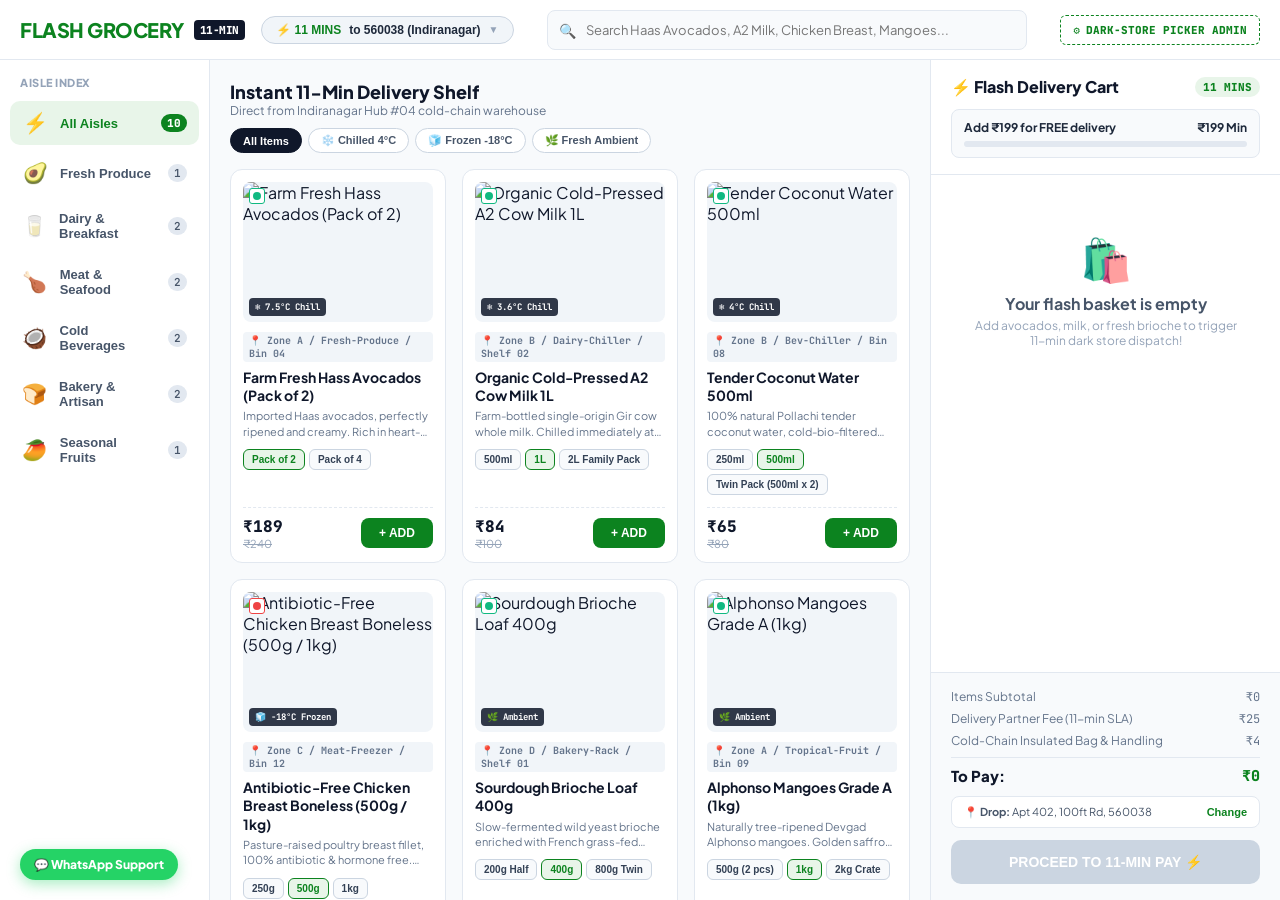
==== commit c134b3ad: "feat(quickcommerce): implement 3-pane hyperlocal app shell, dark-store picking queue, rider dispatch" ====
--- a/public/index.html
+++ b/public/index.html
@@ -3,185 +3,1905 @@
 <head>
   <meta charset="UTF-8">
   <meta name="viewport" content="width=device-width, initial-scale=1.0">
-  <title data-wl-brand>FLASH GROCERY // 11-Minute Delivery</title>
+  <title data-wl-brand>FLASH GROCERY // 11-Minute Hyperlocal Delivery</title>
   <link rel="preconnect" href="https://fonts.googleapis.com">
   <link rel="preconnect" href="https://fonts.gstatic.com" crossorigin>
-  <link href="https://fonts.googleapis.com/css2?family=JetBrains+Mono:wght@500;700&family=Plus+Jakarta+Sans:wght@400;500;600;700;800&display=swap" rel="stylesheet">
+  <link href="https://fonts.googleapis.com/css2?family=JetBrains+Mono:wght@500;700;800&family=Plus+Jakarta+Sans:wght@400;500;600;700;800&display=swap" rel="stylesheet">
   <link rel="stylesheet" href="theme-tokens.css">
   <script src="whitelabel.js"></script>
   <style>
     * { box-sizing: border-box; margin: 0; padding: 0; }
     body {
-      background: var(--bg-main, #F1F5F9);
-      color: #0F172A;
+      background: var(--bg-main, #F8FAFC);
+      color: var(--text-main, #0F172A);
       font-family: var(--font-primary, 'Plus Jakarta Sans', sans-serif);
       height: 100vh;
       overflow: hidden;
       display: flex;
       flex-direction: column;
     }
+
+    /* ==========================================================================
+       TOP RADAR HEADER (Movement D: Zero-Hero Hyperlocal Header)
+       ========================================================================== */
     .top-radar {
-      height: 54px;
+      height: 60px;
       background: #FFFFFF;
-      border-bottom: 1px solid #E2E8F0;
+      border-bottom: 1px solid var(--border-color, #E2E8F0);
       padding: 0 20px;
       display: flex;
+      align-items: center;
       justify-content: space-between;
-      align-items: center;
-    }
-    .eta-badge {
-      background: #0C831F;
-      color: #FFF;
+      gap: 16px;
+      z-index: 50;
+      flex-shrink: 0;
+    }
+    .brand-section {
+      display: flex;
+      align-items: center;
+      gap: 16px;
+    }
+    .brand-logo {
+      font-weight: 800;
+      font-size: 20px;
+      letter-spacing: -0.5px;
+      color: var(--color-primary, #0C831F);
+      display: flex;
+      align-items: center;
+      gap: 6px;
+      text-decoration: none;
+    }
+    .brand-logo span {
+      background: var(--color-dark, #0F172A);
+      color: #FFFFFF;
+      font-size: 11px;
+      padding: 3px 6px;
+      border-radius: 4px;
+      margin-left: 4px;
       font-family: var(--font-mono, monospace);
+    }
+    .pincode-pill-btn {
+      display: flex;
+      align-items: center;
+      gap: 8px;
+      background: #F1F5F9;
+      border: 1px solid #CBD5E1;
+      padding: 6px 14px;
+      border-radius: 9999px;
+      cursor: pointer;
+      font-size: 12px;
+      font-weight: 700;
+      transition: all 0.15s ease;
+      color: #1E293B;
+    }
+    .pincode-pill-btn:hover {
+      background: #E2E8F0;
+      border-color: #94A3B8;
+    }
+    .pincode-pill-btn .eta-indicator {
+      color: var(--color-primary, #0C831F);
+      display: flex;
+      align-items: center;
+      gap: 4px;
+    }
+
+    .search-box {
+      flex: 1;
+      max-width: 480px;
+      position: relative;
+    }
+    .search-input {
+      width: 100%;
+      height: 40px;
+      background: #F8FAFC;
+      border: 1px solid #E2E8F0;
+      border-radius: 8px;
+      padding: 0 14px 0 38px;
+      font-size: 13px;
+      font-family: inherit;
+      color: #0F172A;
+      outline: none;
+      transition: border-color 0.15s ease;
+    }
+    .search-input:focus {
+      border-color: var(--color-primary, #0C831F);
+      background: #FFFFFF;
+    }
+    .search-icon {
+      position: absolute;
+      left: 12px;
+      top: 50%;
+      transform: translateY(-50%);
+      font-size: 14px;
+      color: #94A3B8;
+    }
+
+    .top-actions {
+      display: flex;
+      align-items: center;
+      gap: 12px;
+    }
+    .btn-admin-link {
+      background: transparent;
+      border: 1px dashed var(--color-primary, #0C831F);
+      color: var(--color-primary, #0C831F);
+      padding: 7px 12px;
+      border-radius: 6px;
+      font-size: 11px;
       font-weight: 800;
-      font-size: 11px;
-      padding: 6px 12px;
-      border-radius: 999px;
+      font-family: var(--font-mono, monospace);
+      text-decoration: none;
       display: flex;
       align-items: center;
       gap: 6px;
-    }
-
+      transition: background 0.15s ease;
+    }
+    .btn-admin-link:hover {
+      background: var(--color-primary-light, #E8F5E9);
+    }
+    .cart-pill-mobile-btn {
+      display: none;
+      background: var(--color-primary, #0C831F);
+      color: #FFFFFF;
+      border: none;
+      padding: 8px 14px;
+      border-radius: 8px;
+      font-size: 13px;
+      font-weight: 700;
+      cursor: pointer;
+    }
+
+    /* ==========================================================================
+       3-PANE HYPERLOCAL APP SHELL (Movement D Architecture)
+       Pane 1: Left Category Rail (200px)
+       Pane 2: Center Fast Grid (1fr)
+       Pane 3: Right Sticky Cart & 15-Min Delivery Drawer (340px)
+       ========================================================================== */
     .app-shell {
       display: grid;
-      grid-template-columns: 200px 1fr 320px;
+      grid-template-columns: 210px 1fr 350px;
       flex: 1;
-      height: calc(100vh - 54px);
-    }
-    @media (max-width: 900px) { .app-shell { grid-template-columns: 1fr; } }
-
+      height: calc(100vh - 60px);
+      overflow: hidden;
+      background: var(--bg-main, #F8FAFC);
+    }
+
+    /* Pane 1: Left Category Rail */
     .cat-rail {
-      background: #FFF;
-      border-right: 1px solid #E2E8F0;
-      padding: 16px;
+      background: #FFFFFF;
+      border-right: 1px solid var(--border-color, #E2E8F0);
+      overflow-y: auto;
+      padding: 16px 10px;
       display: flex;
       flex-direction: column;
+      gap: 6px;
+      user-select: none;
+    }
+    .cat-rail-title {
+      font-size: 11px;
+      font-weight: 800;
+      text-transform: uppercase;
+      letter-spacing: 0.5px;
+      color: #94A3B8;
+      padding: 0 10px 6px;
+    }
+    .cat-btn {
+      display: flex;
+      align-items: center;
+      gap: 12px;
+      padding: 10px 12px;
+      border-radius: 10px;
+      background: transparent;
+      border: none;
+      width: 100%;
+      text-align: left;
+      font-size: 13px;
+      font-weight: 600;
+      color: #475569;
+      cursor: pointer;
+      transition: all 0.15s ease;
+    }
+    .cat-btn:hover {
+      background: #F1F5F9;
+      color: #0F172A;
+    }
+    .cat-btn.active {
+      background: var(--color-primary-light, #E8F5E9);
+      color: var(--color-primary, #0C831F);
+      font-weight: 800;
+    }
+    .cat-btn .cat-icon {
+      font-size: 20px;
+      width: 26px;
+      text-align: center;
+    }
+    .cat-btn .cat-badge {
+      margin-left: auto;
+      font-size: 11px;
+      background: #E2E8F0;
+      color: #475569;
+      padding: 2px 6px;
+      border-radius: 999px;
+      font-family: var(--font-mono, monospace);
+    }
+    .cat-btn.active .cat-badge {
+      background: var(--color-primary, #0C831F);
+      color: #FFFFFF;
+    }
+
+    /* Pane 2: Center Fast Grid */
+    .shelf-pane {
+      overflow-y: auto;
+      padding: 20px;
+      background: #F8FAFC;
+      display: flex;
+      flex-direction: column;
+      gap: 16px;
+    }
+    .shelf-header {
+      display: flex;
+      justify-content: space-between;
+      align-items: center;
+      flex-wrap: wrap;
+      gap: 10px;
+    }
+    .shelf-title {
+      font-size: 18px;
+      font-weight: 800;
+      color: #0F172A;
+      display: flex;
+      align-items: center;
       gap: 8px;
     }
-    .cat-item {
+    .filter-pills-row {
+      display: flex;
+      gap: 6px;
+    }
+    .filter-chip {
+      background: #FFFFFF;
+      border: 1px solid #CBD5E1;
+      padding: 5px 12px;
+      border-radius: 9999px;
+      font-size: 11px;
+      font-weight: 700;
+      cursor: pointer;
+      color: #475569;
+      transition: all 0.15s ease;
+    }
+    .filter-chip:hover {
+      border-color: #94A3B8;
+      color: #0F172A;
+    }
+    .filter-chip.active {
+      background: #0F172A;
+      color: #FFFFFF;
+      border-color: #0F172A;
+    }
+
+    .product-grid {
+      display: grid;
+      grid-template-columns: repeat(auto-fill, minmax(215px, 1fr));
+      gap: 16px;
+    }
+    .product-card {
+      background: #FFFFFF;
+      border: 1px solid #E2E8F0;
+      border-radius: 12px;
+      padding: 12px;
+      display: flex;
+      flex-direction: column;
+      justify-content: space-between;
+      transition: transform 0.15s ease, box-shadow 0.15s ease;
+      position: relative;
+    }
+    .product-card:hover {
+      box-shadow: 0 4px 16px rgba(15, 23, 42, 0.08);
+      border-color: #CBD5E1;
+    }
+    .p-media {
+      position: relative;
+      width: 100%;
+      height: 140px;
+      background: #F1F5F9;
+      border-radius: 8px;
+      overflow: hidden;
+      margin-bottom: 10px;
+    }
+    .p-img {
+      width: 100%;
+      height: 100%;
+      object-fit: cover;
+      transition: transform 0.3s ease;
+    }
+    .product-card:hover .p-img {
+      transform: scale(1.04);
+    }
+    .p-chill-badge {
+      position: absolute;
+      bottom: 6px;
+      left: 6px;
+      background: rgba(15, 23, 42, 0.85);
+      backdrop-filter: blur(4px);
+      color: #FFFFFF;
+      font-size: 9px;
+      font-weight: 700;
+      font-family: var(--font-mono, monospace);
+      padding: 3px 6px;
+      border-radius: 4px;
+      display: flex;
+      align-items: center;
+      gap: 4px;
+    }
+    .p-veg-dot {
+      position: absolute;
+      top: 6px;
+      left: 6px;
+      width: 16px;
+      height: 16px;
+      background: #FFFFFF;
+      border: 1px solid #10B981;
+      border-radius: 3px;
+      display: flex;
+      align-items: center;
+      justify-content: center;
+    }
+    .p-veg-dot::after {
+      content: '';
+      width: 8px;
+      height: 8px;
+      background: #10B981;
+      border-radius: 50%;
+    }
+    .p-veg-dot.non-veg {
+      border-color: #EF4444;
+    }
+    .p-veg-dot.non-veg::after {
+      background: #EF4444;
+    }
+    .p-bin-tag {
+      font-size: 10px;
+      font-family: var(--font-mono, monospace);
+      font-weight: 700;
+      color: #64748B;
+      background: #F1F5F9;
+      padding: 2px 6px;
+      border-radius: 4px;
+      display: inline-block;
+      margin-bottom: 6px;
+    }
+    .p-title {
+      font-size: 14px;
+      font-weight: 700;
+      color: #0F172A;
+      line-height: 1.3;
+      margin-bottom: 4px;
+      min-height: 36px;
+    }
+    .p-desc {
+      font-size: 11px;
+      color: #64748B;
+      line-height: 1.4;
+      margin-bottom: 10px;
+      display: -webkit-box;
+      -webkit-line-clamp: 2;
+      -webkit-box-orient: vertical;
+      overflow: hidden;
+    }
+
+    /* Instant Weight Selector Pills */
+    .weight-pills-row {
+      display: flex;
+      flex-wrap: wrap;
+      gap: 4px;
+      margin-bottom: 12px;
+    }
+    .weight-pill {
+      background: #F8FAFC;
+      border: 1px solid #CBD5E1;
+      color: #334155;
+      font-size: 10px;
+      font-weight: 700;
+      padding: 4px 8px;
+      border-radius: 6px;
+      cursor: pointer;
+      transition: all 0.1s ease;
+    }
+    .weight-pill:hover {
+      background: #F1F5F9;
+      border-color: #94A3B8;
+    }
+    .weight-pill.selected {
+      background: #E8F5E9;
+      border-color: var(--color-primary, #0C831F);
+      color: var(--color-primary, #0C831F);
+      font-weight: 800;
+    }
+
+    .p-footer {
+      display: flex;
+      justify-content: space-between;
+      align-items: center;
+      margin-top: auto;
+      padding-top: 8px;
+      border-top: 1px dashed #E2E8F0;
+    }
+    .price-col {
+      display: flex;
+      flex-direction: column;
+    }
+    .price-val {
+      font-size: 16px;
+      font-weight: 800;
+      color: #0F172A;
+      font-family: var(--font-mono, monospace);
+    }
+    .mrp-val {
+      font-size: 11px;
+      color: #94A3B8;
+      text-decoration: line-through;
+    }
+
+    /* Cart Button & Instant Stepper */
+    .btn-add-cart {
+      background: var(--color-primary, #0C831F);
+      color: #FFFFFF;
+      border: none;
+      padding: 8px 14px;
+      border-radius: 8px;
+      font-size: 12px;
+      font-weight: 800;
+      cursor: pointer;
+      transition: background 0.15s ease;
+      min-width: 72px;
+    }
+    .btn-add-cart:hover {
+      background: var(--color-primary-hover, #086a18);
+    }
+    .stepper-ctrl {
+      display: inline-flex;
+      align-items: center;
+      background: var(--color-primary, #0C831F);
+      border-radius: 8px;
+      overflow: hidden;
+      color: #FFFFFF;
+      font-weight: 800;
+      font-size: 12px;
+    }
+    .stepper-btn {
+      background: transparent;
+      border: none;
+      color: #FFFFFF;
+      padding: 8px 10px;
+      cursor: pointer;
+      font-weight: 800;
+      font-size: 14px;
+      transition: background 0.15s ease;
+    }
+    .stepper-btn:hover {
+      background: rgba(0, 0, 0, 0.15);
+    }
+    .stepper-qty {
+      padding: 0 6px;
+      min-width: 20px;
+      text-align: center;
+      font-family: var(--font-mono, monospace);
+    }
+
+    /* Pane 3: Right Sticky Cart & 15-Min Delivery Drawer */
+    .cart-pane {
+      background: #FFFFFF;
+      border-left: 1px solid var(--border-color, #E2E8F0);
+      display: flex;
+      flex-direction: column;
+      justify-content: space-between;
+      height: 100%;
+      overflow: hidden;
+    }
+    .cart-header {
+      padding: 16px 20px;
+      border-bottom: 1px solid var(--border-color, #E2E8F0);
+      background: #FFFFFF;
+    }
+    .cart-header-title {
+      font-size: 16px;
+      font-weight: 800;
+      color: #0F172A;
+      display: flex;
+      align-items: center;
+      justify-content: space-between;
+    }
+    .cart-sla-tag {
+      font-size: 11px;
+      font-family: var(--font-mono, monospace);
+      color: var(--color-primary, #0C831F);
+      background: var(--color-primary-light, #E8F5E9);
+      padding: 3px 8px;
+      border-radius: 999px;
+      font-weight: 800;
+    }
+
+    /* Dynamic Free Delivery Progress Bar */
+    .free-delivery-bar {
+      margin-top: 12px;
+      background: #F8FAFC;
+      border: 1px solid #E2E8F0;
       padding: 10px 12px;
       border-radius: 8px;
-      font-weight: 600;
+    }
+    .fd-text {
+      font-size: 12px;
+      font-weight: 700;
+      color: #1E293B;
+      margin-bottom: 6px;
+      display: flex;
+      justify-content: space-between;
+    }
+    .fd-meter {
+      height: 6px;
+      background: #E2E8F0;
+      border-radius: 999px;
+      overflow: hidden;
+    }
+    .fd-fill {
+      height: 100%;
+      background: var(--color-primary, #0C831F);
+      width: 0%;
+      transition: width 0.3s cubic-bezier(0.16, 1, 0.3, 1);
+    }
+    .fd-fill.complete {
+      background: #10B981;
+    }
+
+    .cart-items-scroll {
+      flex: 1;
+      overflow-y: auto;
+      padding: 16px 20px;
+      display: flex;
+      flex-direction: column;
+      gap: 12px;
+    }
+    .cart-empty-state {
+      text-align: center;
+      padding: 40px 20px;
+      color: #94A3B8;
+    }
+    .cart-empty-icon {
+      font-size: 42px;
+      margin-bottom: 8px;
+    }
+    .cart-item-row {
+      display: flex;
+      justify-content: space-between;
+      align-items: center;
+      padding-bottom: 12px;
+      border-bottom: 1px solid #F1F5F9;
+    }
+    .ci-info {
+      flex: 1;
+      padding-right: 12px;
+    }
+    .ci-name {
       font-size: 13px;
+      font-weight: 700;
+      color: #0F172A;
+      margin-bottom: 2px;
+    }
+    .ci-weight {
+      font-size: 11px;
+      color: #64748B;
+      font-family: var(--font-mono, monospace);
+    }
+    .ci-pricing {
+      text-align: right;
+      display: flex;
+      flex-direction: column;
+      align-items: flex-end;
+      gap: 6px;
+    }
+    .ci-total {
+      font-size: 13px;
+      font-weight: 800;
+      font-family: var(--font-mono, monospace);
+      color: #0F172A;
+    }
+
+    .cart-footer {
+      padding: 16px 20px;
+      background: #F8FAFC;
+      border-top: 1px solid var(--border-color, #E2E8F0);
+    }
+    .bill-row {
+      display: flex;
+      justify-content: space-between;
+      font-size: 12px;
+      color: #64748B;
+      margin-bottom: 6px;
+    }
+    .bill-row.total-row {
+      font-size: 15px;
+      font-weight: 800;
+      color: #0F172A;
+      margin-top: 8px;
+      padding-top: 8px;
+      border-top: 1px solid #E2E8F0;
+    }
+    .delivery-destination-bar {
+      margin-top: 10px;
+      padding: 8px 12px;
+      background: #FFFFFF;
+      border: 1px solid #E2E8F0;
+      border-radius: 8px;
+      font-size: 11px;
       color: #475569;
+      display: flex;
+      justify-content: space-between;
+      align-items: center;
+    }
+    .btn-checkout {
+      width: 100%;
+      background: var(--color-primary, #0C831F);
+      color: #FFFFFF;
+      border: none;
+      padding: 14px;
+      border-radius: 10px;
+      font-size: 14px;
+      font-weight: 800;
       cursor: pointer;
-    }
-    .cat-item.active { background: #E8F5E9; color: #0C831F; font-weight: 700; }
-
-    .shelf-pane {
+      margin-top: 12px;
+      display: flex;
+      align-items: center;
+      justify-content: center;
+      gap: 8px;
+      box-shadow: 0 4px 12px rgba(12, 131, 31, 0.25);
+      transition: background 0.15s ease, transform 0.1s ease;
+    }
+    .btn-checkout:hover {
+      background: var(--color-primary-hover, #086a18);
+      transform: translateY(-1px);
+    }
+    .btn-checkout:disabled {
+      background: #CBD5E1;
+      box-shadow: none;
+      cursor: not-allowed;
+      transform: none;
+    }
+
+    /* ==========================================================================
+       MODALS: Pincode Switcher, Cashfree UPI Express, Live Rider GPS Simulation
+       ========================================================================== */
+    .modal-backdrop {
+      position: fixed;
+      inset: 0;
+      background: rgba(15, 23, 42, 0.65);
+      backdrop-filter: blur(4px);
+      z-index: 100;
+      display: none;
+      align-items: center;
+      justify-content: center;
+      padding: 16px;
+    }
+    .modal-backdrop.open {
+      display: flex;
+    }
+    .modal-panel {
+      background: #FFFFFF;
+      width: 100%;
+      max-width: 520px;
+      border-radius: 16px;
+      overflow: hidden;
+      box-shadow: 0 20px 40px rgba(15, 23, 42, 0.25);
+      border: 1px solid var(--border-color, #E2E8F0);
+      animation: modalPop 0.2s cubic-bezier(0.16, 1, 0.3, 1);
+    }
+    @keyframes modalPop {
+      from { transform: scale(0.96); opacity: 0; }
+      to { transform: scale(1); opacity: 1; }
+    }
+    .modal-head {
+      padding: 16px 20px;
+      background: #F8FAFC;
+      border-bottom: 1px solid #E2E8F0;
+      display: flex;
+      justify-content: space-between;
+      align-items: center;
+    }
+    .modal-head h3 {
+      font-size: 16px;
+      font-weight: 800;
+      color: #0F172A;
+    }
+    .btn-close-modal {
+      background: transparent;
+      border: none;
+      font-size: 20px;
+      color: #94A3B8;
+      cursor: pointer;
+      line-height: 1;
+    }
+    .btn-close-modal:hover { color: #0F172A; }
+    .modal-body {
       padding: 20px;
+      max-height: 80vh;
       overflow-y: auto;
+    }
+
+    /* Pincode chips */
+    .quick-pincode-grid {
+      display: grid;
+      grid-template-columns: repeat(2, 1fr);
+      gap: 10px;
+      margin: 14px 0;
+    }
+    .pin-choice-btn {
       background: #F8FAFC;
-    }
-    .product-grid {
-      display: grid;
-      grid-template-columns: repeat(auto-fill, minmax(180px, 1fr));
-      gap: 16px;
-    }
-    .product-card {
-      background: #FFF;
+      border: 1px solid #CBD5E1;
+      padding: 10px 12px;
+      border-radius: 10px;
+      text-align: left;
+      cursor: pointer;
+      transition: all 0.15s ease;
+    }
+    .pin-choice-btn:hover, .pin-choice-btn.active {
+      border-color: var(--color-primary, #0C831F);
+      background: var(--color-primary-light, #E8F5E9);
+    }
+    .pin-choice-code { font-size: 13px; font-weight: 800; color: #0F172A; font-family: var(--font-mono, monospace); }
+    .pin-choice-sub { font-size: 11px; color: #64748B; margin-top: 2px; }
+
+    /* Live Rider GPS Simulation Widget */
+    .gps-map-frame {
+      width: 100%;
+      height: 240px;
+      background: #0B132B;
+      border-radius: 12px;
+      position: relative;
+      overflow: hidden;
+      margin-bottom: 16px;
+      border: 1px solid #1E293B;
+    }
+    .gps-svg-canvas {
+      width: 100%;
+      height: 100%;
+    }
+    .scooter-marker {
+      transition: all 0.6s linear;
+    }
+    .radar-pulse-ring {
+      animation: pulseRadar 2s infinite ease-out;
+      transform-origin: center;
+    }
+    @keyframes pulseRadar {
+      0% { r: 6; opacity: 1; }
+      100% { r: 24; opacity: 0; }
+    }
+    .rider-card-info {
+      background: #F8FAFC;
       border: 1px solid #E2E8F0;
       border-radius: 12px;
       padding: 14px;
-      display: flex;
-      flex-direction: column;
-      justify-content: space-between;
-    }
-    .p-img { width: 100%; height: 120px; object-fit: cover; border-radius: 8px; margin-bottom: 10px; }
-    .p-title { font-weight: 700; font-size: 14px; margin-bottom: 4px; }
-    .p-weight { font-size: 12px; color: #64748B; margin-bottom: 8px; }
-    .p-price { font-weight: 800; font-size: 15px; color: #0C831F; }
-
-    .add-btn {
-      background: #0C831F;
-      color: #FFF;
-      border: none;
-      padding: 8px;
-      border-radius: 6px;
+      margin-bottom: 16px;
+      display: flex;
+      align-items: center;
+      gap: 12px;
+    }
+    .rider-avatar {
+      width: 50px;
+      height: 50px;
+      border-radius: 50%;
+      object-fit: cover;
+      border: 2px solid var(--color-primary, #0C831F);
+    }
+    .rider-meta { flex: 1; }
+    .rider-name { font-size: 14px; font-weight: 800; color: #0F172A; }
+    .rider-veh { font-size: 11px; color: #64748B; font-family: var(--font-mono, monospace); }
+    .rider-rating { font-size: 11px; font-weight: 700; color: #0C831F; }
+    .cold-chain-indicator {
+      display: flex;
+      align-items: center;
+      gap: 8px;
+      padding: 10px 14px;
+      background: #E0F2FE;
+      border: 1px solid #BAE6FD;
+      border-radius: 8px;
+      font-size: 12px;
       font-weight: 700;
+      color: #0369A1;
+      font-family: var(--font-mono, monospace);
+      margin-bottom: 16px;
+    }
+    .live-eta-countdown {
+      background: #0F172A;
+      color: #FFFFFF;
+      padding: 12px;
+      border-radius: 10px;
+      text-align: center;
+      margin-bottom: 16px;
+    }
+    .eta-timer-big {
+      font-size: 28px;
+      font-weight: 800;
+      font-family: var(--font-mono, monospace);
+      color: #22C55E;
+      letter-spacing: 1px;
+    }
+
+    /* UPI QR Simulation Section */
+    .upi-qr-box {
+      text-align: center;
+      padding: 16px;
+      background: #F8FAFC;
+      border: 1px dashed #CBD5E1;
+      border-radius: 12px;
+      margin-bottom: 16px;
+    }
+    .qr-visual {
+      width: 160px;
+      height: 160px;
+      margin: 0 auto 12px;
+      background: #FFFFFF;
+      padding: 10px;
+      border-radius: 8px;
+      box-shadow: 0 2px 8px rgba(0, 0, 0, 0.08);
+      display: flex;
+      align-items: center;
+      justify-content: center;
+    }
+
+    /* Floating WhatsApp Concierge */
+    .floating-wa-btn {
+      position: fixed;
+      bottom: 20px;
+      left: 20px;
+      background: #25D366;
+      color: #FFFFFF;
+      padding: 8px 14px;
+      border-radius: 9999px;
       font-size: 12px;
-      cursor: pointer;
-    }
-
-    .cart-pane {
-      background: #FFF;
-      border-left: 1px solid #E2E8F0;
-      padding: 20px;
-      display: flex;
-      flex-direction: column;
-      justify-content: space-between;
+      font-weight: 800;
+      text-decoration: none;
+      display: flex;
+      align-items: center;
+      gap: 6px;
+      box-shadow: 0 4px 14px rgba(37, 211, 102, 0.4);
+      z-index: 40;
+    }
+
+    /* Responsive adjustments */
+    @media (max-width: 1024px) {
+      .app-shell { grid-template-columns: 180px 1fr 310px; }
+    }
+    @media (max-width: 860px) {
+      .app-shell { grid-template-columns: 1fr; }
+      .cat-rail { display: none; }
+      .cart-pane {
+        position: fixed;
+        bottom: 0;
+        right: 0;
+        left: 0;
+        height: 85vh;
+        z-index: 60;
+        transform: translateY(105%);
+        transition: transform 0.3s ease;
+        box-shadow: 0 -10px 30px rgba(0, 0, 0, 0.2);
+      }
+      .cart-pane.mobile-open {
+        transform: translateY(0);
+      }
+      .cart-pill-mobile-btn { display: block; }
     }
   </style>
 </head>
-<body data-layout-archetype="hyperlocal-quick-commerce">
-  <div class="top-radar">
-    <div style="font-weight:800; font-size:18px; color:#0C831F;" data-wl-brand>FLASH GROCERY</div>
-    <div class="eta-badge">⚡ 11 MINS TO PINCODE 560034</div>
-    <a href="admin.html" style="color:#0C831F; text-decoration:none; font-size:12px; font-weight:700;">[ PACKER QUEUE ]</a>
-  </div>
-
-  <div class="app-shell">
-    <div class="cat-rail">
-      <div class="cat-item active">Fresh Produce</div>
-      <div class="cat-item">Dairy & Breakfast</div>
-      <div class="cat-item">Cold Pressed Juices</div>
-      <div class="cat-item">Bakery & Cookies</div>
+<body data-layout-archetype="hyperlocal-3pane-app">
+
+  <!-- TOP RADAR HEADER -->
+  <header class="top-radar">
+    <div class="brand-section">
+      <a href="index.html" class="brand-logo" data-wl-brand>
+        FLASH GROCERY <span>11-MIN</span>
+      </a>
+      <button class="pincode-pill-btn" onclick="openPincodeModal()">
+        <span class="eta-indicator">⚡ <strong id="topRadarEta">11 MINS</strong></span>
+        <span>to <strong id="topRadarPin">560038</strong> (<span id="topRadarArea">Indiranagar</span>)</span>
+        <span style="font-size: 10px; color: #94A3B8;">▼</span>
+      </button>
     </div>
 
-    <div class="shelf-pane">
-      <div class="product-grid">
-        <div class="product-card">
-          <img class="p-img" src="https://images.unsplash.com/photo-1540420773420-3366772f4999?auto=format&fit=crop&w=400&q=80" alt="Avocados">
-          <div>
-            <div class="p-title">Hass Avocados (2 pcs)</div>
-            <div class="p-weight">500g • Ripened</div>
-            <div class="p-price">₹189.00</div>
-          </div>
-          <button class="add-btn" onclick="addToCart('Hass Avocados', 189)">+ ADD</button>
+    <div class="search-box">
+      <span class="search-icon">🔍</span>
+      <input type="text" class="search-input" id="itemSearchInput" placeholder="Search Haas Avocados, A2 Milk, Chicken Breast, Mangoes..." oninput="handleSearch(this.value)">
+    </div>
+
+    <div class="top-actions">
+      <a href="admin.html" class="btn-admin-link">
+        <span>⚙️</span> DARK-STORE PICKER ADMIN
+      </a>
+      <button class="cart-pill-mobile-btn" onclick="toggleMobileCart()">
+        🛒 <span id="mobileCartCount">0</span>
+      </button>
+    </div>
+  </header>
+
+  <!-- 3-PANE HYPERLOCAL APP SHELL -->
+  <main class="app-shell">
+
+    <!-- PANE 1: LEFT CATEGORY RAIL (6 Categories) -->
+    <aside class="cat-rail" id="categoryRail">
+      <div class="cat-rail-title">Aisle Index</div>
+      <button class="cat-btn active" data-cat="all" onclick="selectCategory('all', this)">
+        <span class="cat-icon">⚡</span>
+        <span>All Aisles</span>
+        <span class="cat-badge" id="badge-all">10</span>
+      </button>
+      <button class="cat-btn" data-cat="fresh-produce" onclick="selectCategory('fresh-produce', this)">
+        <span class="cat-icon">🥑</span>
+        <span>Fresh Produce</span>
+        <span class="cat-badge">1</span>
+      </button>
+      <button class="cat-btn" data-cat="dairy-breakfast" onclick="selectCategory('dairy-breakfast', this)">
+        <span class="cat-icon">🥛</span>
+        <span>Dairy & Breakfast</span>
+        <span class="cat-badge">2</span>
+      </button>
+      <button class="cat-btn" data-cat="meat-seafood" onclick="selectCategory('meat-seafood', this)">
+        <span class="cat-icon">🍗</span>
+        <span>Meat & Seafood</span>
+        <span class="cat-badge">2</span>
+      </button>
+      <button class="cat-btn" data-cat="cold-beverages" onclick="selectCategory('cold-beverages', this)">
+        <span class="cat-icon">🥥</span>
+        <span>Cold Beverages</span>
+        <span class="cat-badge">2</span>
+      </button>
+      <button class="cat-btn" data-cat="bakery-artisan" onclick="selectCategory('bakery-artisan', this)">
+        <span class="cat-icon">🍞</span>
+        <span>Bakery & Artisan</span>
+        <span class="cat-badge">2</span>
+      </button>
+      <button class="cat-btn" data-cat="seasonal-fruits" onclick="selectCategory('seasonal-fruits', this)">
+        <span class="cat-icon">🥭</span>
+        <span>Seasonal Fruits</span>
+        <span class="cat-badge">1</span>
+      </button>
+    </aside>
+
+    <!-- PANE 2: CENTER FAST GRID -->
+    <section class="shelf-pane" id="shelfPane">
+      <div class="shelf-header">
+        <div>
+          <h1 class="shelf-title">
+            <span id="activeShelfName">Instant 11-Min Delivery Shelf</span>
+          </h1>
+          <p style="font-size: 12px; color: #64748B;" data-wl-tagline>Direct from Indiranagar Hub #04 cold-chain warehouse</p>
         </div>
-        <div class="product-card">
-          <img class="p-img" src="https://images.unsplash.com/photo-1550583724-b2692b85b150?auto=format&fit=crop&w=400&q=80" alt="Organic Milk">
-          <div>
-            <div class="p-title">A2 Organic Whole Milk</div>
-            <div class="p-weight">1 Liter Pouch</div>
-            <div class="p-price">₹84.00</div>
-          </div>
-          <button class="add-btn" onclick="addToCart('A2 Organic Milk', 84)">+ ADD</button>
-        </div>
-        <div class="product-card">
-          <img class="p-img" src="https://images.unsplash.com/photo-1509440159596-0249088772ff?auto=format&fit=crop&w=400&q=80" alt="Sourdough">
-          <div>
-            <div class="p-title">Artisan Sourdough Loaf</div>
-            <div class="p-weight">400g • Fresh Baked</div>
-            <div class="p-price">₹140.00</div>
-          </div>
-          <button class="add-btn" onclick="addToCart('Artisan Sourdough', 140)">+ ADD</button>
+        <div class="filter-pills-row">
+          <button class="filter-chip active" onclick="applyStorageFilter('all', this)">All Items</button>
+          <button class="filter-chip" onclick="applyStorageFilter('chilled', this)">❄️ Chilled 4°C</button>
+          <button class="filter-chip" onclick="applyStorageFilter('frozen', this)">🧊 Frozen -18°C</button>
+          <button class="filter-chip" onclick="applyStorageFilter('ambient', this)">🌿 Fresh Ambient</button>
         </div>
       </div>
-    </div>
-
-    <div class="cart-pane">
+
+      <!-- Compact Product Grid -->
+      <div class="product-grid" id="productGrid">
+        <!-- Rendered dynamically by script -->
+      </div>
+    </section>
+
+    <!-- PANE 3: RIGHT STICKY CART & 15-MIN DELIVERY DRAWER -->
+    <aside class="cart-pane" id="cartPane">
       <div>
-        <div style="font-weight:800; font-size:16px; margin-bottom:12px;">Live Cart (11-Min Flash)</div>
-        <div id="cartList" style="font-size:13px; color:#64748B;">No items added yet.</div>
+        <div class="cart-header">
+          <div class="cart-header-title">
+            <span>⚡ Flash Delivery Cart</span>
+            <span class="cart-sla-tag" id="cartEtaTag">11 MINS</span>
+          </div>
+
+          <!-- Dynamic Free Delivery Progress Bar -->
+          <div class="free-delivery-bar">
+            <div class="fd-text">
+              <span id="fdTextLabel">Add ₹65 more for FREE delivery</span>
+              <strong id="fdTarget">₹199 Min</strong>
+            </div>
+            <div class="fd-meter">
+              <div class="fd-fill" id="fdMeterFill" style="width: 0%;"></div>
+            </div>
+          </div>
+        </div>
+
+        <!-- Scrollable items -->
+        <div class="cart-items-scroll" id="cartItemsList">
+          <div class="cart-empty-state">
+            <div class="cart-empty-icon">🛍️</div>
+            <div style="font-weight: 700; color: #475569; margin-bottom: 4px;">Your flash basket is empty</div>
+            <div style="font-size: 12px;">Add avocados, milk, or fresh brioche to trigger 11-min dark store dispatch!</div>
+          </div>
+        </div>
       </div>
-      <div>
-        <div style="display:flex; justify-content:space-between; font-weight:800; font-size:16px; margin-bottom:12px;">
+
+      <!-- Sticky Bill Footer -->
+      <div class="cart-footer">
+        <div class="bill-row">
+          <span>Items Subtotal</span>
+          <span id="billSubtotal" style="font-family: var(--font-mono, monospace);">₹0</span>
+        </div>
+        <div class="bill-row">
+          <span>Delivery Partner Fee (11-min SLA)</span>
+          <span id="billDeliveryFee" style="font-family: var(--font-mono, monospace);">₹25</span>
+        </div>
+        <div class="bill-row">
+          <span>Cold-Chain Insulated Bag & Handling</span>
+          <span id="billHandlingFee" style="font-family: var(--font-mono, monospace);">₹4</span>
+        </div>
+        <div class="bill-row total-row">
           <span>To Pay:</span>
-          <span id="cartSum">₹0.00</span>
+          <span id="billTotal" style="color: var(--color-primary, #0C831F); font-family: var(--font-mono, monospace);">₹0</span>
         </div>
-        <button style="width:100%; background:#0C831F; color:#FFF; border:none; padding:14px; border-radius:8px; font-weight:800; cursor:pointer;" onclick="alert('Order dispatched! Rider assigned in 2 mins.')">SLIDE TO DELIVER ⚡</button>
+
+        <div class="delivery-destination-bar">
+          <div>
+            <strong>📍 Drop:</strong> <span id="dropAddressLabel">Apt 402, 100ft Rd, 560038</span>
+          </div>
+          <button style="border: none; background: none; color: var(--color-primary, #0C831F); font-size: 11px; font-weight: 700; cursor: pointer;" onclick="openPincodeModal()">Change</button>
+        </div>
+
+        <button class="btn-checkout" id="checkoutBtn" onclick="initiateCheckout()" disabled>
+          <span>PROCEED TO 11-MIN PAY ⚡</span>
+        </button>
+      </div>
+    </aside>
+
+  </main>
+
+  <!-- FLOATING WHATSAPP BUTTON -->
+  <a id="floatingWaBtn" href="https://wa.me/919847011223?text=Hello%20Flash%20Grocery,%20I%20have%20an%20inquiry" target="_blank" class="floating-wa-btn">
+    <span>💬 WhatsApp Support</span>
+  </a>
+
+  <!-- MODAL 1: PINCODE SWITCHER -->
+  <div class="modal-backdrop" id="pincodeModal">
+    <div class="modal-panel">
+      <div class="modal-head">
+        <h3>⚡ Select 10-15 Min Delivery Pincode</h3>
+        <button class="btn-close-modal" onclick="closePincodeModal()">×</button>
+      </div>
+      <div class="modal-body">
+        <p style="font-size: 13px; color: #64748B; margin-bottom: 12px;">
+          Choose your neighborhood dark-store cluster for instant delivery:
+        </p>
+        <div class="quick-pincode-grid">
+          <button class="pin-choice-btn active" onclick="setAppPincode('560038', 'Indiranagar 100ft Rd', 11)">
+            <div class="pin-choice-code">560038 • Indiranagar</div>
+            <div class="pin-choice-sub">⚡ 11 mins · Hub #04</div>
+          </button>
+          <button class="pin-choice-btn" onclick="setAppPincode('560034', 'Koramangala 4th Block', 12)">
+            <div class="pin-choice-code">560034 • Koramangala</div>
+            <div class="pin-choice-sub">⚡ 12 mins · Hub #04</div>
+          </button>
+          <button class="pin-choice-btn" onclick="setAppPincode('560008', 'Ulsoor / Halasuru', 13)">
+            <div class="pin-choice-code">560008 • Ulsoor</div>
+            <div class="pin-choice-sub">⚡ 13 mins · Hub #04</div>
+          </button>
+          <button class="pin-choice-btn" onclick="setAppPincode('560001', 'MG Road / Shivaji Nagar', 15)">
+            <div class="pin-choice-code">560001 • MG Road</div>
+            <div class="pin-choice-sub">⚡ 15 mins · Hub #04</div>
+          </button>
+          <button class="pin-choice-btn" onclick="setAppPincode('682036', 'Panampilly Nagar, Kochi', 12)">
+            <div class="pin-choice-code">682036 • Panampilly</div>
+            <div class="pin-choice-sub">⚡ 12 mins · Kochi Hub</div>
+          </button>
+          <button class="pin-choice-btn" onclick="setAppPincode('682030', 'Kakkanad InfoPark Zone', 14)">
+            <div class="pin-choice-code">682030 • InfoPark</div>
+            <div class="pin-choice-sub">⚡ 14 mins · Kochi Hub</div>
+          </button>
+        </div>
+
+        <div style="margin-top: 14px; display: flex; gap: 8px;">
+          <input type="text" id="customPinInput" placeholder="Enter custom 6-digit Pincode" style="flex: 1; padding: 10px 12px; border: 1px solid #CBD5E1; border-radius: 8px; font-family: var(--font-mono, monospace); outline: none;">
+          <button style="background: var(--color-primary, #0C831F); color: #FFF; border: none; padding: 0 16px; border-radius: 8px; font-weight: 700; cursor: pointer;" onclick="checkCustomPin()">Check</button>
+        </div>
+        <div id="pinAlertMsg" style="margin-top: 8px; font-size: 12px;"></div>
       </div>
     </div>
   </div>
 
+  <!-- MODAL 2: CASHFREE UPI QR CHECKOUT -->
+  <div class="modal-backdrop" id="checkoutModal">
+    <div class="modal-panel">
+      <div class="modal-head">
+        <h3>⚡ Cashfree Express UPI Checkout</h3>
+        <button class="btn-close-modal" onclick="closeCheckoutModal()">×</button>
+      </div>
+      <div class="modal-body" id="upiQrSection">
+        <div class="upi-qr-box">
+          <div style="font-size: 11px; font-weight: 700; color: #64748B; margin-bottom: 6px;">SCAN VIA ANY UPI APP (GPAY / PHONEPE / PAYTM)</div>
+          <div class="qr-visual">
+            <!-- Simulated Crisp SVG QR Code -->
+            <svg width="140" height="140" viewBox="0 0 140 140" xmlns="http://www.w3.org/2000/svg">
+              <rect width="140" height="140" fill="#FFFFFF"/>
+              <!-- Position Markers -->
+              <rect x="10" y="10" width="35" height="35" fill="#0F172A" rx="4"/>
+              <rect x="17" y="17" width="21" height="21" fill="#FFFFFF" rx="2"/>
+              <rect x="23" y="23" width="9" height="9" fill="#0C831F"/>
+
+              <rect x="95" y="10" width="35" height="35" fill="#0F172A" rx="4"/>
+              <rect x="102" y="17" width="21" height="21" fill="#FFFFFF" rx="2"/>
+              <rect x="108" y="23" width="9" height="9" fill="#0C831F"/>
+
+              <rect x="10" y="95" width="35" height="35" fill="#0F172A" rx="4"/>
+              <rect x="17" y="102" width="21" height="21" fill="#FFFFFF" rx="2"/>
+              <rect x="23" y="108" width="9" height="9" fill="#0C831F"/>
+
+              <!-- QR Matrix Noise Simulation -->
+              <rect x="52" y="15" width="8" height="8" fill="#0F172A"/>
+              <rect x="68" y="15" width="16" height="8" fill="#0F172A"/>
+              <rect x="52" y="32" width="24" height="8" fill="#0F172A"/>
+              <rect x="80" y="32" width="8" height="8" fill="#0F172A"/>
+
+              <rect x="15" y="55" width="10" height="10" fill="#0F172A"/>
+              <rect x="35" y="55" width="10" height="20" fill="#0F172A"/>
+              <rect x="55" y="55" width="30" height="10" fill="#0C831F"/>
+              <rect x="95" y="55" width="15" height="10" fill="#0F172A"/>
+              <rect x="115" y="55" width="10" height="20" fill="#0F172A"/>
+
+              <rect x="15" y="75" width="20" height="10" fill="#0F172A"/>
+              <rect x="50" y="75" width="10" height="15" fill="#0F172A"/>
+              <rect x="70" y="70" width="15" height="20" fill="#0C831F"/>
+              <rect x="95" y="75" width="20" height="10" fill="#0F172A"/>
+
+              <rect x="52" y="100" width="12" height="10" fill="#0F172A"/>
+              <rect x="72" y="100" width="20" height="15" fill="#0F172A"/>
+              <rect x="100" y="100" width="25" height="10" fill="#0F172A"/>
+              <rect x="52" y="118" width="30" height="12" fill="#0F172A"/>
+              <rect x="90" y="118" width="10" height="12" fill="#0C831F"/>
+            </svg>
+          </div>
+          <div style="font-size: 13px; font-weight: 800; font-family: var(--font-mono, monospace); color: #0F172A;">
+            UPI ID: freshco.express@icici
+          </div>
+          <div style="font-size: 16px; font-weight: 800; color: var(--color-primary, #0C831F); margin-top: 4px;" id="modalPayAmount">
+            Pay ₹0.00
+          </div>
+        </div>
+
+        <div style="background: #F1F5F9; border-radius: 8px; padding: 12px; font-size: 12px; margin-bottom: 16px;">
+          <div><strong>Order Ticket:</strong> <span id="modalOrderId" style="font-family: var(--font-mono, monospace);">QC-4410</span></div>
+          <div><strong>Delivery SLA:</strong> 11-15 Mins to <span id="modalPinTarget">560038</span></div>
+          <div><strong>Dark-Store Hub:</strong> Indiranagar Cold-Chain Hub #04</div>
+        </div>
+
+        <button style="width: 100%; background: #0C831F; color: #FFF; border: none; padding: 14px; border-radius: 10px; font-size: 14px; font-weight: 800; cursor: pointer; display: flex; align-items: center; justify-content: center; gap: 8px;" onclick="confirmSimulatedPayment()">
+          <span>SIMULATE 1-TAP UPI PAYMENT SUCCESS ⚡</span>
+        </button>
+      </div>
+    </div>
+  </div>
+
+  <!-- MODAL 3: LIVE RIDER GPS MAP SIMULATION -->
+  <div class="modal-backdrop" id="riderGpsModal">
+    <div class="modal-panel" style="max-width: 580px;">
+      <div class="modal-head">
+        <h3>🛵 Live Rider GPS & Cold-Chain Tracker</h3>
+        <button class="btn-close-modal" onclick="closeRiderGpsModal()">×</button>
+      </div>
+      <div class="modal-body">
+        
+        <!-- Live Countdown -->
+        <div class="live-eta-countdown">
+          <div style="font-size: 11px; text-transform: uppercase; letter-spacing: 0.5px; color: #94A3B8;">Estimated Time of Arrival</div>
+          <div class="eta-timer-big" id="gpsLiveTimer">11:42 MINS</div>
+          <div style="font-size: 11px; color: #E2E8F0;" id="gpsMilestoneText">🛵 Rider Shafeeq is in transit via 100ft Road</div>
+        </div>
+
+        <!-- SVG Animated Vector Map -->
+        <div class="gps-map-frame" id="svgMapContainer">
+          <svg class="gps-svg-canvas" viewBox="0 0 500 240" xmlns="http://www.w3.org/2000/svg">
+            <defs>
+              <linearGradient id="routeGradient" x1="0%" y1="0%" x2="100%" y2="100%">
+                <stop offset="0%" stop-color="#0C831F"/>
+                <stop offset="100%" stop-color="#22C55E"/>
+              </linearGradient>
+            </defs>
+
+            <!-- Map background street grid -->
+            <path d="M 0,40 L 500,40 M 0,90 L 500,90 M 0,150 L 500,150 M 0,200 L 500,200" stroke="#1E293B" stroke-width="1.5"/>
+            <path d="M 60,0 L 60,240 M 140,0 L 140,240 M 230,0 L 230,240 M 340,0 L 340,240 M 440,0 L 440,240" stroke="#1E293B" stroke-width="1.5"/>
+
+            <!-- Route Curve from Hub (50, 180) to Customer (440, 60) -->
+            <path id="deliveryRoutePath" d="M 70,180 C 140,180 180,100 260,110 S 370,60 430,60" fill="none" stroke="url(#routeGradient)" stroke-width="4" stroke-dasharray="6,4"/>
+
+            <!-- Origin: Dark Store Hub Pin -->
+            <g transform="translate(70, 180)">
+              <circle r="12" fill="#0C831F" opacity="0.3" class="radar-pulse-ring"/>
+              <circle r="7" fill="#0C831F"/>
+              <text x="-25" y="24" fill="#E2E8F0" font-size="10" font-family="monospace" font-weight="bold">HUB #04</text>
+            </g>
+
+            <!-- Destination: Customer Pin -->
+            <g transform="translate(430, 60)">
+              <circle r="12" fill="#EF4444" opacity="0.3" class="radar-pulse-ring"/>
+              <circle r="7" fill="#EF4444"/>
+              <text x="-35" y="24" fill="#E2E8F0" font-size="10" font-family="monospace" font-weight="bold">DESTINATION</text>
+            </g>
+
+            <!-- Moving Delivery Scooter Marker -->
+            <g id="animatedScooterMarker" class="scooter-marker" transform="translate(160, 150)">
+              <circle r="14" fill="#FFFFFF" stroke="#0C831F" stroke-width="3"/>
+              <text x="-8" y="5" font-size="12">🛵</text>
+            </g>
+          </svg>
+        </div>
+
+        <!-- Cold-Chain Insulated Bag Telemetry -->
+        <div class="cold-chain-indicator">
+          <span>❄️</span>
+          <span>COLD-CHAIN INSULATED BAG: <strong>3.8°C (Optimal Dairy & Meat Chill)</strong></span>
+        </div>
+
+        <!-- Rider Profile Card -->
+        <div class="rider-card-info">
+          <img class="rider-avatar" src="https://images.unsplash.com/photo-1535713875002-d1d0cf377fde?auto=format&fit=crop&w=200&q=80" alt="Rider Shafeeq">
+          <div class="rider-meta">
+            <div class="rider-name">Shafeeq K.</div>
+            <div class="rider-veh">KA-03-EM-9921 • Ather 450X EV (92% Batt)</div>
+            <div class="rider-rating">⭐ 4.96 (2,400+ deliveries)</div>
+          </div>
+          <a href="tel:919847011223" style="background: #0F172A; color: #FFF; text-decoration: none; padding: 8px 12px; border-radius: 8px; font-size: 11px; font-weight: 800;">CALL</a>
+        </div>
+
+        <!-- Milestone Stepper -->
+        <div style="font-size: 12px; color: #475569; display: flex; flex-direction: column; gap: 6px;">
+          <div style="color: #0C831F; font-weight: 700;">✓ Order Placed & Payment Verified (Cashfree UPI)</div>
+          <div style="color: #0C831F; font-weight: 700;">✓ Picked in 1.8 mins at Indiranagar Dark-Store</div>
+          <div style="color: #0C831F; font-weight: 700;">✓ Dispatched in Insulated Thermal Pod (-18°C / 4°C spec)</div>
+          <div style="color: #0F172A; font-weight: 800;">🛵 Arriving at your doorstep in <span id="gpsStepRemaining">11 mins</span></div>
+        </div>
+
+      </div>
+    </div>
+  </div>
+
   <script>
-    let tot = 0;
-    function addToCart(title, price) {
-      tot += price;
-      document.getElementById('cartList').innerHTML = '<div>• ' + title + ' — ₹' + price + '</div>';
-      document.getElementById('cartSum').textContent = '₹' + tot + '.00';
-    }
+    // Local application state
+    let activePincode = '560038';
+    let activeAreaName = 'Indiranagar 100ft Rd';
+    let activeEtaMins = 11;
+    let minFreeDeliveryThreshold = 199;
+    let deliveryPartnerFee = 25;
+    let handlingFee = 4;
+
+    let catalogProducts = [];
+    let selectedVariants = {}; // prodId -> weightIndex
+    let cart = {}; // cartKey -> { prodId, weightLabel, price, retailPrice, name, qty, imageUrl, aisleLocation }
+
+    // Fallback seed catalog for offline or instant render
+    const fallbackCatalog = [
+      {
+        id: 'PRD-AVO-01',
+        slug: 'farm-fresh-hass-avocados',
+        name: 'Farm Fresh Hass Avocados (Pack of 2)',
+        category_id: 'cat-produce',
+        category_name: 'Fresh Produce',
+        description: 'Imported Haas avocados, perfectly ripened and creamy. Rich in heart-healthy monounsaturated fatty acids.',
+        image_url: 'https://images.unsplash.com/photo-1540420773420-3366772f4999?auto=format&fit=crop&w=600&q=80',
+        storage_type: 'chilled',
+        chill_temp_c: 7.5,
+        aisle_location: 'Zone A / Fresh-Produce / Bin 04',
+        is_veg: 1,
+        weights: [
+          { weight_label: 'Pack of 2', price: 189, retail_price: 240, stock_count: 34, is_default: 1 },
+          { weight_label: 'Pack of 4', price: 359, retail_price: 460, stock_count: 18, is_default: 0 }
+        ]
+      },
+      {
+        id: 'PRD-MLK-02',
+        slug: 'organic-cold-pressed-a2-cow-milk-1l',
+        name: 'Organic Cold-Pressed A2 Cow Milk 1L',
+        category_id: 'cat-dairy',
+        category_name: 'Dairy & Breakfast',
+        description: 'Farm-bottled single-origin Gir cow whole milk. Chilled immediately at 3.6°C to preserve enzymatic vitality.',
+        image_url: 'https://images.unsplash.com/photo-1550583724-b2692b85b150?auto=format&fit=crop&w=600&q=80',
+        storage_type: 'chilled',
+        chill_temp_c: 3.6,
+        aisle_location: 'Zone B / Dairy-Chiller / Shelf 02',
+        is_veg: 1,
+        weights: [
+          { weight_label: '500ml', price: 45, retail_price: 55, stock_count: 60, is_default: 0 },
+          { weight_label: '1L', price: 84, retail_price: 100, stock_count: 85, is_default: 1 },
+          { weight_label: '2L Family Pack', price: 160, retail_price: 195, stock_count: 24, is_default: 0 }
+        ]
+      },
+      {
+        id: 'PRD-COC-03',
+        slug: 'tender-coconut-water-500ml',
+        name: 'Tender Coconut Water 500ml',
+        category_id: 'cat-beverages',
+        category_name: 'Cold Beverages',
+        description: '100% natural Pollachi tender coconut water, cold-bio-filtered with zero added sugar and natural electrolytes.',
+        image_url: 'https://images.unsplash.com/photo-1553530666-ba11a7da3888?auto=format&fit=crop&w=600&q=80',
+        storage_type: 'chilled',
+        chill_temp_c: 4.0,
+        aisle_location: 'Zone B / Bev-Chiller / Bin 08',
+        is_veg: 1,
+        weights: [
+          { weight_label: '250ml', price: 40, retail_price: 50, stock_count: 42, is_default: 0 },
+          { weight_label: '500ml', price: 65, retail_price: 80, stock_count: 50, is_default: 1 },
+          { weight_label: 'Twin Pack (500ml x 2)', price: 120, retail_price: 150, stock_count: 20, is_default: 0 }
+        ]
+      },
+      {
+        id: 'PRD-CHK-04',
+        slug: 'antibiotic-free-chicken-breast-boneless',
+        name: 'Antibiotic-Free Chicken Breast Boneless (500g / 1kg)',
+        category_id: 'cat-meat',
+        category_name: 'Meat & Seafood',
+        description: 'Pasture-raised poultry breast fillet, 100% antibiotic & hormone free. Blast-chilled and vacuum sealed.',
+        image_url: 'https://images.unsplash.com/photo-1604503468506-a8da13d82791?auto=format&fit=crop&w=600&q=80',
+        storage_type: 'frozen',
+        chill_temp_c: -18.0,
+        aisle_location: 'Zone C / Meat-Freezer / Bin 12',
+        is_veg: 0,
+        weights: [
+          { weight_label: '250g', price: 125, retail_price: 155, stock_count: 30, is_default: 0 },
+          { weight_label: '500g', price: 235, retail_price: 290, stock_count: 45, is_default: 1 },
+          { weight_label: '1kg', price: 449, retail_price: 550, stock_count: 22, is_default: 0 }
+        ]
+      },
+      {
+        id: 'PRD-SOU-05',
+        slug: 'sourdough-brioche-loaf-400g',
+        name: 'Sourdough Brioche Loaf 400g',
+        category_id: 'cat-bakery',
+        category_name: 'Bakery & Artisan',
+        description: 'Slow-fermented wild yeast brioche enriched with French grass-fed butter. Baked fresh daily at 4:00 AM.',
+        image_url: 'https://images.unsplash.com/photo-1509440159596-0249088772ff?auto=format&fit=crop&w=600&q=80',
+        storage_type: 'ambient',
+        chill_temp_c: 22.0,
+        aisle_location: 'Zone D / Bakery-Rack / Shelf 01',
+        is_veg: 1,
+        weights: [
+          { weight_label: '200g Half', price: 79, retail_price: 99, stock_count: 15, is_default: 0 },
+          { weight_label: '400g', price: 140, retail_price: 175, stock_count: 28, is_default: 1 },
+          { weight_label: '800g Twin', price: 260, retail_price: 330, stock_count: 12, is_default: 0 }
+        ]
+      },
+      {
+        id: 'PRD-MNG-06',
+        slug: 'alphonso-mangoes-grade-a-1kg',
+        name: 'Alphonso Mangoes Grade A (1kg)',
+        category_id: 'cat-fruits',
+        category_name: 'Seasonal Fruits',
+        description: 'Naturally tree-ripened Devgad Alphonso mangoes. Golden saffron pulp with intense aromatic floral bouquet.',
+        image_url: 'https://images.unsplash.com/photo-1553279768-865429fa0078?auto=format&fit=crop&w=600&q=80',
+        storage_type: 'ambient',
+        chill_temp_c: 18.0,
+        aisle_location: 'Zone A / Tropical-Fruit / Bin 09',
+        is_veg: 1,
+        weights: [
+          { weight_label: '500g (2 pcs)', price: 249, retail_price: 320, stock_count: 25, is_default: 0 },
+          { weight_label: '1kg', price: 469, retail_price: 599, stock_count: 38, is_default: 1 },
+          { weight_label: '2kg Crate', price: 899, retail_price: 1150, stock_count: 10, is_default: 0 }
+        ]
+      },
+      {
+        id: 'PRD-FSH-07',
+        slug: 'wild-caught-neymeen-kingfish-steaks',
+        name: 'Wild-Caught Neymeen King Fish Steaks (500g)',
+        category_id: 'cat-meat',
+        category_name: 'Meat & Seafood',
+        description: 'Arabian sea catch-of-the-day king fish steaks, cleaned and cut. Maintained at -2°C cold-chain.',
+        image_url: 'https://images.unsplash.com/photo-1534948216015-843149f72be3?auto=format&fit=crop&w=600&q=80',
+        storage_type: 'frozen',
+        chill_temp_c: -18.0,
+        aisle_location: 'Zone C / Meat-Freezer / Bin 05',
+        is_veg: 0,
+        weights: [
+          { weight_label: '500g', price: 380, retail_price: 480, stock_count: 18, is_default: 1 },
+          { weight_label: '1kg', price: 740, retail_price: 920, stock_count: 12, is_default: 0 }
+        ]
+      },
+      {
+        id: 'PRD-EGG-08',
+        slug: 'farm-fresh-country-eggs-pack-of-6',
+        name: 'Organic Free-Range Country Eggs (Pack of 6)',
+        category_id: 'cat-dairy',
+        category_name: 'Dairy & Breakfast',
+        description: 'Brown shell eggs from grain-fed hens. Golden yellow high-protein yolks rich in Omega-3.',
+        image_url: 'https://images.unsplash.com/photo-1582722872445-44dc5f7e3c8f?auto=format&fit=crop&w=600&q=80',
+        storage_type: 'chilled',
+        chill_temp_c: 8.0,
+        aisle_location: 'Zone B / Dairy-Chiller / Shelf 04',
+        is_veg: 1,
+        weights: [
+          { weight_label: 'Pack of 6', price: 82, retail_price: 105, stock_count: 40, is_default: 1 },
+          { weight_label: 'Pack of 12', price: 155, retail_price: 200, stock_count: 25, is_default: 0 }
+        ]
+      },
+      {
+        id: 'PRD-ORG-09',
+        slug: 'cold-pressed-valencia-orange-juice-500ml',
+        name: 'Cold-Pressed Valencia Orange Juice 500ml',
+        category_id: 'cat-beverages',
+        category_name: 'Cold Beverages',
+        description: 'High-pressure processed (HPP) raw Valencia oranges. 100% juice, no heat treatment, no preservatives.',
+        image_url: 'https://images.unsplash.com/photo-1613478223719-2ab802602423?auto=format&fit=crop&w=600&q=80',
+        storage_type: 'chilled',
+        chill_temp_c: 3.8,
+        aisle_location: 'Zone B / Bev-Chiller / Bin 03',
+        is_veg: 1,
+        weights: [
+          { weight_label: '300ml', price: 89, retail_price: 115, stock_count: 30, is_default: 0 },
+          { weight_label: '500ml', price: 139, retail_price: 179, stock_count: 35, is_default: 1 }
+        ]
+      },
+      {
+        id: 'PRD-CRO-10',
+        slug: 'french-butter-croissants-pack-of-2',
+        name: 'Artisan Butter Croissants (Pack of 2)',
+        category_id: 'cat-bakery',
+        category_name: 'Bakery & Artisan',
+        description: 'Flaky, layered French laminated pastry baked with 84% churned Normandy butter.',
+        image_url: 'https://images.unsplash.com/photo-1555507036-ab1f4038808a?auto=format&fit=crop&w=600&q=80',
+        storage_type: 'ambient',
+        chill_temp_c: 22.0,
+        aisle_location: 'Zone D / Bakery-Rack / Shelf 03',
+        is_veg: 1,
+        weights: [
+          { weight_label: 'Pack of 2', price: 160, retail_price: 210, stock_count: 20, is_default: 1 },
+          { weight_label: 'Pack of 4', price: 299, retail_price: 390, stock_count: 14, is_default: 0 }
+        ]
+      }
+    ];
+
+    let currentCategory = 'all';
+    let currentStorageFilter = 'all';
+    let searchQuery = '';
+
+    // Initialize Page
+    async function initCatalog() {
+      try {
+        const res = await fetch('/api/catalog');
+        if (res.ok) {
+          const data = await res.json();
+          if (data.products && data.products.length > 0) {
+            catalogProducts = data.products.map(p => ({
+              ...p,
+              is_veg: p.category_id !== 'cat-meat' ? 1 : 0
+            }));
+          } else {
+            catalogProducts = fallbackCatalog;
+          }
+        } else {
+          catalogProducts = fallbackCatalog;
+        }
+      } catch (e) {
+        catalogProducts = fallbackCatalog;
+      }
+
+      // Initialize default selected variants
+      catalogProducts.forEach(p => {
+        const defIdx = p.weights.findIndex(w => w.is_default);
+        selectedVariants[p.id] = defIdx !== -1 ? defIdx : 0;
+      });
+
+      renderProducts();
+      updateCartUI();
+    }
+
+    function renderProducts() {
+      const grid = document.getElementById('productGrid');
+      if (!grid) return;
+
+      let filtered = catalogProducts.filter(p => {
+        if (currentCategory !== 'all') {
+          if (p.category_id !== currentCategory && p.slug !== currentCategory && p.category_id !== 'cat-' + currentCategory.replace('fresh-', '').replace('dairy-', '').replace('meat-', '').replace('cold-', '').replace('bakery-', '').replace('seasonal-', '')) {
+            // Check direct category slug match
+            const catMap = {
+              'fresh-produce': 'cat-produce',
+              'dairy-breakfast': 'cat-dairy',
+              'meat-seafood': 'cat-meat',
+              'cold-beverages': 'cat-beverages',
+              'bakery-artisan': 'cat-bakery',
+              'seasonal-fruits': 'cat-fruits'
+            };
+            if (p.category_id !== catMap[currentCategory]) return false;
+          }
+        }
+        if (currentStorageFilter !== 'all' && p.storage_type !== currentStorageFilter) return false;
+        if (searchQuery) {
+          const q = searchQuery.toLowerCase();
+          const matchesName = p.name.toLowerCase().includes(q);
+          const matchesDesc = (p.description || '').toLowerCase().includes(q);
+          const matchesBin = (p.aisle_location || '').toLowerCase().includes(q);
+          if (!matchesName && !matchesDesc && !matchesBin) return false;
+        }
+        return true;
+      });
+
+      if (filtered.length === 0) {
+        grid.innerHTML = '<div style="grid-column: 1/-1; text-align: center; padding: 40px; color: #94A3B8;">No products found in this category or search filter.</div>';
+        return;
+      }
+
+      grid.innerHTML = filtered.map(p => {
+        const varIdx = selectedVariants[p.id] || 0;
+        const currentWeight = p.weights[varIdx] || p.weights[0];
+        const cartKey = `${p.id}_${currentWeight.weight_label}`;
+        const inCartItem = cart[cartKey];
+        const inCartQty = inCartItem ? inCartItem.qty : 0;
+
+        // Chill badge label
+        let chillLabel = '🌿 Ambient';
+        if (p.storage_type === 'chilled') chillLabel = `❄️ ${p.chill_temp_c}°C Chill`;
+        else if (p.storage_type === 'frozen') chillLabel = `🧊 ${p.chill_temp_c}°C Frozen`;
+
+        // Weight pills HTML
+        const weightPillsHtml = p.weights.map((w, idx) => {
+          const isSel = idx === varIdx;
+          return `<button class="weight-pill ${isSel ? 'selected' : ''}" onclick="selectWeight('${p.id}', ${idx})">${w.weight_label}</button>`;
+        }).join('');
+
+        // Action button or Stepper
+        const actionHtml = inCartQty > 0
+          ? `<div class="stepper-ctrl">
+              <button class="stepper-btn" onclick="updateQty('${cartKey}', -1)">-</button>
+              <span class="stepper-qty">${inCartQty}</span>
+              <button class="stepper-btn" onclick="updateQty('${cartKey}', 1)">+</button>
+             </div>`
+          : `<button class="btn-add-cart" onclick="addToCartDirect('${p.id}')">+ ADD</button>`;
+
+        return `
+          <div class="product-card" id="card-${p.id}">
+            <div>
+              <div class="p-media">
+                <img class="p-img" src="${p.image_url}" alt="${p.name}" loading="lazy">
+                <div class="p-chill-badge">${chillLabel}</div>
+                <div class="p-veg-dot ${p.is_veg ? '' : 'non-veg'}"></div>
+              </div>
+              <div class="p-bin-tag">📍 ${p.aisle_location}</div>
+              <div class="p-title">${p.name}</div>
+              <div class="p-desc">${p.description || ''}</div>
+              <div class="weight-pills-row">
+                ${weightPillsHtml}
+              </div>
+            </div>
+            <div class="p-footer">
+              <div class="price-col">
+                <div class="price-val">₹${currentWeight.price}</div>
+                ${currentWeight.retail_price > currentWeight.price ? `<div class="mrp-val">₹${currentWeight.retail_price}</div>` : ''}
+              </div>
+              <div>${actionHtml}</div>
+            </div>
+          </div>
+        `;
+      }).join('');
+    }
+
+    function selectWeight(prodId, weightIndex) {
+      selectedVariants[prodId] = weightIndex;
+      renderProducts();
+    }
+
+    function addToCartDirect(prodId) {
+      const prod = catalogProducts.find(p => p.id === prodId);
+      if (!prod) return;
+      const varIdx = selectedVariants[prodId] || 0;
+      const weight = prod.weights[varIdx] || prod.weights[0];
+      const cartKey = `${prod.id}_${weight.weight_label}`;
+
+      if (!cart[cartKey]) {
+        cart[cartKey] = {
+          prodId: prod.id,
+          name: prod.name,
+          weightLabel: weight.weight_label,
+          price: weight.price,
+          retailPrice: weight.retail_price,
+          qty: 1,
+          imageUrl: prod.image_url,
+          aisleLocation: prod.aisle_location
+        };
+      } else {
+        cart[cartKey].qty++;
+      }
+      renderProducts();
+      updateCartUI();
+    }
+
+    function updateQty(cartKey, delta) {
+      if (!cart[cartKey]) return;
+      cart[cartKey].qty += delta;
+      if (cart[cartKey].qty <= 0) {
+        delete cart[cartKey];
+      }
+      renderProducts();
+      updateCartUI();
+    }
+
+    function updateCartUI() {
+      const list = document.getElementById('cartItemsList');
+      const items = Object.values(cart);
+      const mobileBadge = document.getElementById('mobileCartCount');
+
+      const totalItemsCount = items.reduce((sum, it) => sum + it.qty, 0);
+      if (mobileBadge) mobileBadge.textContent = totalItemsCount;
+
+      const checkoutBtn = document.getElementById('checkoutBtn');
+
+      if (items.length === 0) {
+        list.innerHTML = `
+          <div class="cart-empty-state">
+            <div class="cart-empty-icon">🛍️</div>
+            <div style="font-weight: 700; color: #475569; margin-bottom: 4px;">Your flash basket is empty</div>
+            <div style="font-size: 12px;">Add avocados, milk, or fresh brioche to trigger 11-min dark store dispatch!</div>
+          </div>
+        `;
+        document.getElementById('billSubtotal').textContent = '₹0';
+        document.getElementById('billTotal').textContent = '₹0';
+        document.getElementById('fdMeterFill').style.width = '0%';
+        document.getElementById('fdTextLabel').textContent = `Add ₹${minFreeDeliveryThreshold} for FREE delivery`;
+        if (checkoutBtn) checkoutBtn.disabled = true;
+        return;
+      }
+
+      list.innerHTML = items.map(it => {
+        const cartKey = `${it.prodId}_${it.weightLabel}`;
+        const lineTotal = it.price * it.qty;
+        return `
+          <div class="cart-item-row">
+            <div class="ci-info">
+              <div class="ci-name">${it.name}</div>
+              <div class="ci-weight">${it.weightLabel} • ₹${it.price} each</div>
+            </div>
+            <div class="ci-pricing">
+              <div class="ci-total">₹${lineTotal}</div>
+              <div class="stepper-ctrl">
+                <button class="stepper-btn" onclick="updateQty('${cartKey}', -1)">-</button>
+                <span class="stepper-qty">${it.qty}</span>
+                <button class="stepper-btn" onclick="updateQty('${cartKey}', 1)">+</button>
+              </div>
+            </div>
+          </div>
+        `;
+      }).join('');
+
+      const subtotal = items.reduce((sum, it) => sum + (it.price * it.qty), 0);
+      const isFreeDelivery = subtotal >= minFreeDeliveryThreshold;
+      const currentDeliveryFee = isFreeDelivery ? 0 : deliveryPartnerFee;
+      const totalAmount = subtotal + currentDeliveryFee + handlingFee;
+
+      document.getElementById('billSubtotal').textContent = `₹${subtotal}`;
+      const feeEl = document.getElementById('billDeliveryFee');
+      if (isFreeDelivery) {
+        feeEl.innerHTML = `<del style="color: #94A3B8; font-size: 11px;">₹25</del> <span style="color: #0C831F; font-weight: 800;">FREE</span>`;
+      } else {
+        feeEl.textContent = `₹${currentDeliveryFee}`;
+      }
+      document.getElementById('billTotal').textContent = `₹${totalAmount}`;
+
+      // Free delivery meter
+      const pct = Math.min(100, Math.round((subtotal / minFreeDeliveryThreshold) * 100));
+      const fillEl = document.getElementById('fdMeterFill');
+      fillEl.style.width = `${pct}%`;
+      const labelEl = document.getElementById('fdTextLabel');
+
+      if (isFreeDelivery) {
+        fillEl.classList.add('complete');
+        labelEl.innerHTML = `<span style="color: #0C831F;">🎉 FREE 10-Min Delivery Unlocked!</span>`;
+      } else {
+        fillEl.classList.remove('complete');
+        const diff = minFreeDeliveryThreshold - subtotal;
+        labelEl.textContent = `Add ₹${diff} more for FREE delivery`;
+      }
+
+      if (checkoutBtn) {
+        checkoutBtn.disabled = false;
+        checkoutBtn.innerHTML = `<span>PROCEED TO ${activeEtaMins}-MIN PAY (₹${totalAmount}) ⚡</span>`;
+      }
+    }
+
+    function selectCategory(catSlug, btnEl) {
+      currentCategory = catSlug;
+      document.querySelectorAll('#categoryRail .cat-btn').forEach(b => b.classList.remove('active'));
+      if (btnEl) btnEl.classList.add('active');
+
+      const nameMap = {
+        'all': 'Instant 11-Min Delivery Shelf',
+        'fresh-produce': 'Fresh Produce & Avocados 🥑',
+        'dairy-breakfast': 'Dairy, Farm Milk & Eggs 🥛',
+        'meat-seafood': 'Antibiotic-Free Meat & Catch-of-Day 🍗',
+        'cold-beverages': 'Cold Pressed Juices & Tender Coconut 🥥',
+        'bakery-artisan': 'Artisan Brioche & Croissants 🍞',
+        'seasonal-fruits': 'Devgad Alphonso Mangoes 🥭'
+      };
+      document.getElementById('activeShelfName').textContent = nameMap[catSlug] || 'Hyperlocal Shelf';
+      renderProducts();
+    }
+
+    function applyStorageFilter(storageType, btnEl) {
+      currentStorageFilter = storageType;
+      document.querySelectorAll('.filter-chip').forEach(b => b.classList.remove('active'));
+      if (btnEl) btnEl.classList.add('active');
+      renderProducts();
+    }
+
+    function handleSearch(val) {
+      searchQuery = val.trim();
+      renderProducts();
+    }
+
+    // Pincode Management
+    function openPincodeModal() {
+      document.getElementById('pincodeModal').classList.add('open');
+    }
+    function closePincodeModal() {
+      document.getElementById('pincodeModal').classList.remove('open');
+    }
+
+    async function setAppPincode(pin, area, eta) {
+      activePincode = pin;
+      activeAreaName = area;
+      activeEtaMins = eta;
+
+      document.getElementById('topRadarPin').textContent = pin;
+      document.getElementById('topRadarArea').textContent = area.split(',')[0];
+      document.getElementById('topRadarEta').textContent = `${eta} MINS`;
+      document.getElementById('cartEtaTag').textContent = `${eta} MINS`;
+      document.getElementById('dropAddressLabel').textContent = `Apt 402, ${area}, ${pin}`;
+
+      // Update button highlights in modal
+      document.querySelectorAll('.pin-choice-btn').forEach(b => {
+        b.classList.toggle('active', b.textContent.includes(pin));
+      });
+
+      closePincodeModal();
+      updateCartUI();
+    }
+
+    async function checkCustomPin() {
+      const pin = document.getElementById('customPinInput').value.trim();
+      const alertEl = document.getElementById('pinAlertMsg');
+      if (!pin || pin.length !== 6) {
+        alertEl.innerHTML = '<span style="color: #EF4444;">Please enter a valid 6-digit pincode.</span>';
+        return;
+      }
+
+      try {
+        const res = await fetch(`/api/pincode?pincode=${pin}`);
+        const data = await res.json();
+        if (data.serviceable) {
+          alertEl.innerHTML = `<span style="color: #0C831F;">✓ Serviceable! ETA ${data.etaMins} mins from ${data.darkStore}.</span>`;
+          setTimeout(() => {
+            setAppPincode(data.pincode, data.areaName, data.etaMins);
+          }, 800);
+        } else {
+          alertEl.innerHTML = `<span style="color: #EF4444;">Pincode ${pin} is outside current 15-min radius. Select Bangalore (560038, 560034, 560008) or Kochi (682036).</span>`;
+        }
+      } catch (e) {
+        alertEl.innerHTML = '<span style="color: #EF4444;">Error checking delivery zone.</span>';
+      }
+    }
+
+    // Checkout Flow
+    let currentPendingOrderId = 'QC-' + Math.floor(1000 + Math.random() * 9000);
+
+    function initiateCheckout() {
+      const items = Object.values(cart);
+      if (items.length === 0) return;
+
+      const subtotal = items.reduce((sum, it) => sum + (it.price * it.qty), 0);
+      const isFreeDelivery = subtotal >= minFreeDeliveryThreshold;
+      const fee = isFreeDelivery ? 0 : deliveryPartnerFee;
+      const total = subtotal + fee + handlingFee;
+
+      currentPendingOrderId = 'QC-' + Math.floor(1000 + Math.random() * 9000);
+      document.getElementById('modalOrderId').textContent = currentPendingOrderId;
+      document.getElementById('modalPayAmount').textContent = `Pay ₹${total}.00`;
+      document.getElementById('modalPinTarget').textContent = `${activePincode} (${activeAreaName})`;
+
+      document.getElementById('checkoutModal').classList.add('open');
+    }
+
+    function closeCheckoutModal() {
+      document.getElementById('checkoutModal').classList.remove('open');
+    }
+
+    async function confirmSimulatedPayment() {
+      // POST order to backend /api/checkout
+      const itemsPayload = Object.values(cart).map(i => ({
+        productId: i.prodId,
+        weightLabel: i.weightLabel,
+        qty: i.qty
+      }));
+
+      try {
+        await fetch('/api/checkout', {
+          method: 'POST',
+          headers: { 'Content-Type': 'application/json' },
+          body: JSON.stringify({
+            items: itemsPayload,
+            pincode: activePincode,
+            customer: {
+              name: 'Dr. Tara Varma',
+              phone: '919847011223',
+              address: `Apt 402, ${activeAreaName}`
+            }
+          })
+        });
+      } catch (e) {
+        console.warn('Checkout server API call notice:', e);
+      }
+
+      // Close checkout modal & launch live rider GPS simulation modal!
+      closeCheckoutModal();
+      cart = {};
+      renderProducts();
+      updateCartUI();
+      openRiderGpsModal();
+    }
+
+    // Live Rider GPS Map Simulation
+    let gpsCountdownInterval = null;
+    let gpsSecondsRemaining = 11 * 60 + 42; // 11m 42s
+
+    function openRiderGpsModal() {
+      const modal = document.getElementById('riderGpsModal');
+      modal.classList.add('open');
+
+      gpsSecondsRemaining = activeEtaMins * 60 - 18;
+      updateGpsTimerDisplay();
+
+      if (gpsCountdownInterval) clearInterval(gpsCountdownInterval);
+      gpsCountdownInterval = setInterval(() => {
+        gpsSecondsRemaining--;
+        if (gpsSecondsRemaining <= 0) {
+          gpsSecondsRemaining = 0;
+          clearInterval(gpsCountdownInterval);
+          document.getElementById('gpsMilestoneText').textContent = '🎉 Order delivered to your doorstep!';
+          document.getElementById('gpsStepRemaining').textContent = 'DELIVERED';
+        } else {
+          updateGpsTimerDisplay();
+          animateScooterPosition();
+        }
+      }, 1000);
+    }
+
+    function closeRiderGpsModal() {
+      document.getElementById('riderGpsModal').classList.remove('open');
+      if (gpsCountdownInterval) clearInterval(gpsCountdownInterval);
+    }
+
+    function updateGpsTimerDisplay() {
+      const m = Math.floor(gpsSecondsRemaining / 60);
+      const s = gpsSecondsRemaining % 60;
+      const formatted = `${m}:${s < 10 ? '0' : ''}${s} MINS`;
+      document.getElementById('gpsLiveTimer').textContent = formatted;
+      document.getElementById('gpsStepRemaining').textContent = `${m} mins`;
+    }
+
+    function animateScooterPosition() {
+      const marker = document.getElementById('animatedScooterMarker');
+      if (!marker) return;
+      // Animate along the path from X: 70->430, Y: 180->60
+      const totalSec = activeEtaMins * 60;
+      const elapsed = Math.max(0, totalSec - gpsSecondsRemaining);
+      const ratio = Math.min(0.95, (elapsed / totalSec) * 2.5); // simulate moving forward visibly
+
+      const startX = 70, startY = 180;
+      const endX = 430, endY = 60;
+      const currentX = Math.round(startX + (endX - startX) * ratio);
+      const currentY = Math.round(startY + (endY - startY) * ratio - Math.sin(ratio * Math.PI) * 40);
+
+      marker.setAttribute('transform', `translate(${currentX}, ${currentY})`);
+    }
+
+    function toggleMobileCart() {
+      const cp = document.getElementById('cartPane');
+      cp.classList.toggle('mobile-open');
+    }
+
+    // Startup
+    document.addEventListener('DOMContentLoaded', () => {
+      initCatalog();
+    });
   </script>
 </body>
-</html>+</html>
